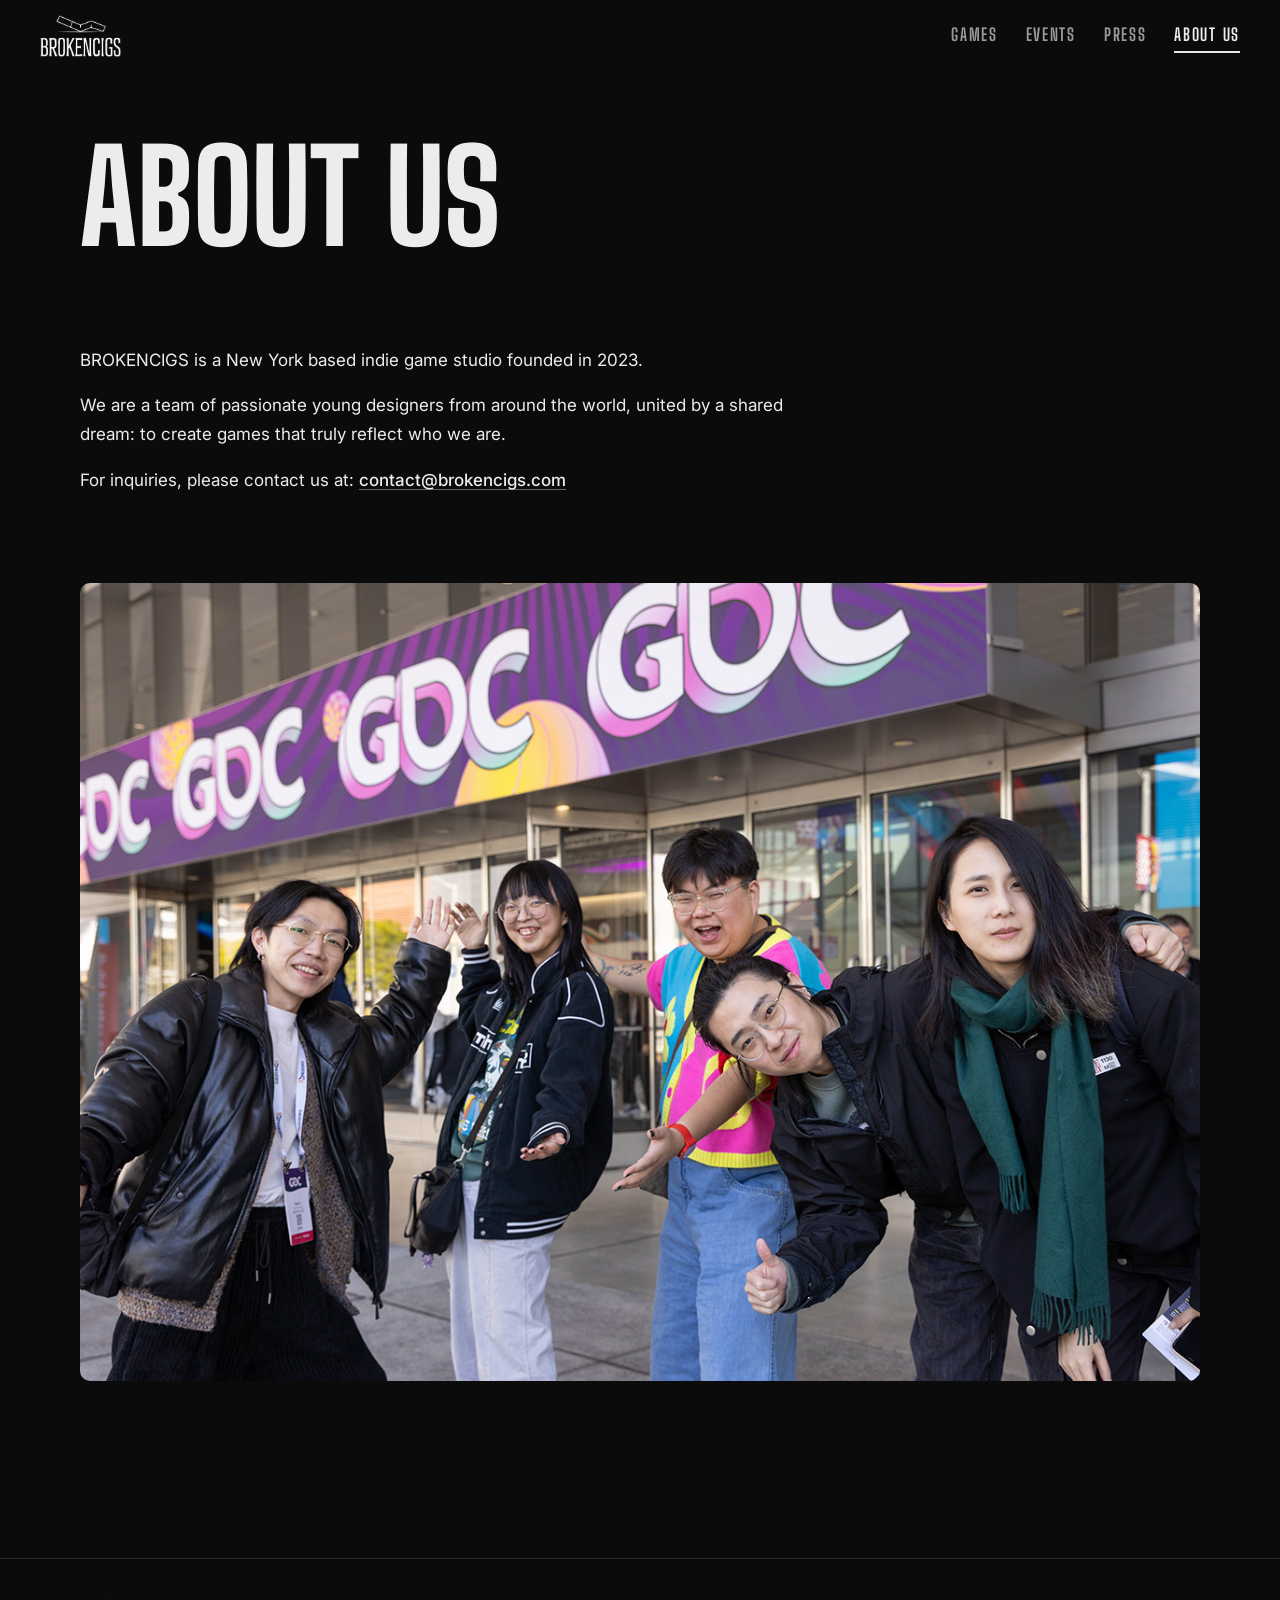
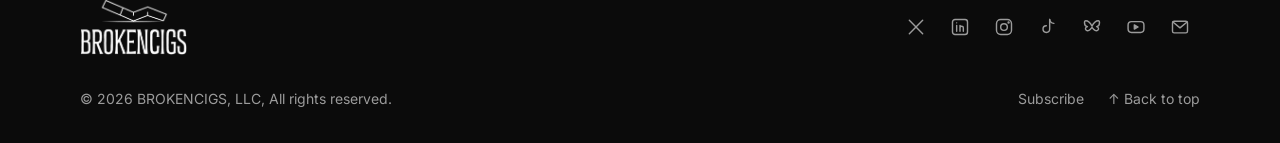
==== about-us/index.html @ 19e1feb3 "Migrate brokencigs.com from Adobe Portfolio to static site Co-Authored-By: Claude Opus 5.5 <noreply@" ====
<!doctype html>
<html lang="en">
<head>
  <meta charset="utf-8">
  <meta name="viewport" content="width=device-width, initial-scale=1">
  <title>About Us — BROKENCIGS</title>
  <meta name="description" content="BROKENCIGS is a New York based indie game studio founded in 2023.">
  <meta property="og:title" content="About Us — BROKENCIGS">
  <meta property="og:description" content="BROKENCIGS is a New York based indie game studio founded in 2023.">
  <meta property="og:image" content="https://brokencigs.com/images/brand/share.png">
  <link rel="canonical" href="https://brokencigs.com/about-us/">
  <link rel="icon" href="/images/brand/favicon-32.png">
  <link rel="apple-touch-icon" href="/images/brand/apple-touch-icon.png">
  <link rel="stylesheet" href="/assets/site.css">
  <script src="/site-config.js" defer></script>
  <script src="/assets/site.js" defer></script>
</head>
<body>
<script>
// ── ABOUT US ──────────────────────────────────────────────────
PAGE = {
  blocks: [
    { type: "page-title", text: "About Us" },
    {
      type: "text",
      body: "BROKENCIGS is a New York based indie game studio founded in 2023.\n\nWe are a team of passionate young designers from around the world, united by a shared dream: to create games that truly reflect who we are.\n\nFor inquiries, please contact us at: [contact@brokencigs.com](mailto:contact@brokencigs.com)",
    },
    { type: "image", src: "/images/about/team-at-gdc.jpg", alt: "The BROKENCIGS team outside GDC" },
  ],
};
</script>
</body>
</html>
---- assets/site.css ----
/* ================================================================
   site.css — look & feel for the whole site
   Change colours and fonts in the :root block below.
   ================================================================ */

@import url("https://fonts.googleapis.com/css2?family=Inter:wght@400;500;600&family=Big+Shoulders+Display:wght@600;700;800&display=swap");

:root {
  --bg:        #0b0b0b;   /* page background */
  --surface:   #151515;   /* cards, panels */
  --surface-2: #1d1d1d;
  --line:      #2a2a2a;   /* borders, dividers */
  --text:      #ececec;   /* main text */
  --muted:     #9b9b9b;   /* secondary text */
  --accent:    #e9e9e9;   /* buttons & highlights — pages can override with PAGE.accent */
  --accent-ink:#0b0b0b;   /* text on top of accent buttons */

  --font-display: "Big Shoulders Display", "Arial Narrow", sans-serif;
  --font-body:    "Inter", system-ui, sans-serif;

  --max:   1120px;   /* content width */
  --prose: 720px;    /* paragraph width */
  --gutter: clamp(16px, 4vw, 40px);
  --radius: 10px;
  --header-h: 72px;
}

/* ── Base ─────────────────────────────────────────────────── */
*, *::before, *::after { box-sizing: border-box; }
html { scroll-behavior: smooth; -webkit-text-size-adjust: 100%; }
body {
  margin: 0;
  background: var(--bg);
  color: var(--text);
  font: 400 17px/1.7 var(--font-body);
  -webkit-font-smoothing: antialiased;
  overflow-x: hidden;
}
img, video, iframe { display: block; max-width: 100%; }
a { color: inherit; text-decoration-color: color-mix(in srgb, currentColor 40%, transparent); text-underline-offset: 3px; }
a:hover { text-decoration-color: currentColor; }
h1, h2, h3 { font-family: var(--font-display); font-weight: 700; line-height: 1.1; letter-spacing: -0.01em; margin: 0; }
p { margin: 0 0 1em; }
p:last-child { margin-bottom: 0; }
::selection { background: var(--accent); color: var(--accent-ink); }
:focus-visible { outline: 2px solid var(--accent); outline-offset: 3px; }
.sr-only { position: absolute; width: 1px; height: 1px; overflow: hidden; clip: rect(0 0 0 0); white-space: nowrap; }

.eyebrow {
  font: 700 14px/1.4 var(--font-display);
  letter-spacing: .14em;
  text-transform: uppercase;
  color: var(--muted);
  margin: 0 0 .7em;
}

/* ── Header ───────────────────────────────────────────────── */
.site-header {
  position: fixed; inset: 0 0 auto 0; z-index: 50;
  height: var(--header-h);
  display: flex; align-items: center; justify-content: space-between; gap: 24px;
  padding: 0 var(--gutter);
  transition: background .3s, border-color .3s;
  border-bottom: 1px solid transparent;
}
body.scrolled .site-header, body.menu-open .site-header {
  background: color-mix(in srgb, var(--bg) 88%, transparent);
  backdrop-filter: blur(12px);
  border-bottom-color: var(--line);
}
.brand { display: flex; align-items: center; gap: 12px; text-decoration: none; }
.brand img { height: 42px; width: auto; }
.brand--footer img { height: 56px; }
.brand span { font: 800 24px/1 var(--font-display); letter-spacing: .06em; }

.site-nav { display: flex; align-items: center; gap: 28px; }
.site-nav__links { display: flex; gap: 28px; list-style: none; margin: 0; padding: 0; }
.site-nav__links a {
  font: 700 17px/1 var(--font-display); letter-spacing: .1em; text-transform: uppercase;
  text-decoration: none; color: var(--muted); padding: 8px 0; position: relative; transition: color .2s;
}
.site-nav__links a:hover, .site-nav__links a[aria-current] { color: var(--text); }
.site-nav__links a[aria-current]::after {
  content: ""; position: absolute; left: 0; right: 0; bottom: 0; height: 2px; background: var(--accent);
}
.site-header .socials--nav { display: none; }

.menu-btn { display: none; }

@media (max-width: 760px) {
  .menu-btn {
    display: grid; place-content: center; gap: 6px;
    width: 44px; height: 44px; margin-right: -10px;
    background: none; border: 0; cursor: pointer;
  }
  .menu-btn span { display: block; width: 22px; height: 2px; background: var(--text); transition: transform .25s; }
  body.menu-open .menu-btn span:first-child { transform: translateY(4px) rotate(45deg); }
  body.menu-open .menu-btn span:last-child  { transform: translateY(-4px) rotate(-45deg); }

  .site-nav {
    position: fixed; inset: var(--header-h) 0 0 0;
    flex-direction: column; align-items: flex-start; justify-content: space-between;
    padding: 32px var(--gutter) 48px;
    background: var(--bg);
    opacity: 0; visibility: hidden; transition: opacity .25s, visibility .25s;
  }
  body.menu-open { overflow: hidden; }
  body.menu-open .site-nav { opacity: 1; visibility: visible; }
  .site-nav__links { flex-direction: column; gap: 4px; }
  .site-nav__links a { font-size: 30px; letter-spacing: .02em; color: var(--text); display: block; padding: 10px 0; }
  .site-nav__links a[aria-current]::after { display: none; }
  .site-nav__links a[aria-current] { color: var(--accent); }
  .site-header .socials--nav { display: flex; }
}

/* ── Layout ───────────────────────────────────────────────── */
.site-main {
  padding: calc(var(--header-h) + 40px) var(--gutter) 40px;
  max-width: calc(var(--max) + var(--gutter) * 2);
  margin: 0 auto;
}
.site-main > * + * { margin-top: clamp(48px, 7vw, 88px); }
.site-main > .full:first-child { margin-top: calc(-1 * (var(--header-h) + 40px)); }

/* Full-bleed sections break out of the content column */
.full {
  width: 100vw;
  margin-left: calc(50% - 50vw);
}

.reveal { opacity: 0; transform: translateY(18px); transition: opacity .7s ease, transform .7s ease; }
.reveal.in { opacity: 1; transform: none; }

/* ── Headings & text ──────────────────────────────────────── */
.page-head { padding-top: 24px; }
.page-title { font-size: clamp(56px, 10vw, 128px); font-weight: 800; text-transform: uppercase; letter-spacing: 0; line-height: .95; }
.page-intro { max-width: var(--prose); margin-top: 20px; color: var(--muted); font-size: 19px; }

.section-heading, .block-title {
  font-size: clamp(34px, 5vw, 54px);
  text-transform: uppercase;
  margin-bottom: 28px;
}
.section-heading { display: flex; align-items: center; gap: 20px; }
.section-heading::after { content: ""; flex: 1; height: 1px; background: var(--line); }

.prose { max-width: var(--prose); }
.prose a { color: var(--text); font-weight: 500; }
.text--center { text-align: center; }
.text--center .prose, .text--center .block-title { margin-left: auto; margin-right: auto; }

.tagline { text-align: center; }
.tagline p {
  font: 700 clamp(26px, 3.8vw, 42px)/1.2 var(--font-display);
  margin: 0 auto .35em; max-width: 900px;
}
.tagline p:last-child { margin-bottom: 0; }

.divider { border: 0; height: 1px; background: linear-gradient(90deg, transparent, var(--line) 15%, var(--line) 85%, transparent); }

/* ── Buttons ──────────────────────────────────────────────── */
.buttons { display: flex; flex-wrap: wrap; gap: 12px; }
.buttons--center { justify-content: center; }
.btn {
  display: inline-flex; align-items: center; gap: 8px;
  padding: 14px 26px;
  font: 800 16px/1 var(--font-display); letter-spacing: .1em; text-transform: uppercase;
  text-decoration: none;
  background: var(--accent); color: var(--accent-ink);
  border: 1px solid var(--accent); border-radius: 999px;
  transition: transform .2s, background .2s, color .2s;
}
.btn:hover { transform: translateY(-2px); }
.btn--ghost { background: transparent; color: var(--text); border-color: var(--line); }
.btn--ghost:hover { border-color: var(--text); }

/* ── Hero blocks ──────────────────────────────────────────── */
.hero { text-align: center; }
.hero__title {
  font-size: clamp(40px, 7vw, 84px); font-weight: 800; text-transform: uppercase; margin-bottom: 32px;
}
.hero__img { display: block; max-width: 1000px; margin: 0 auto 32px; border-radius: var(--radius); overflow: hidden; }
.hero__img img { width: 100%; transition: transform .6s ease; }
a.hero__img:hover img { transform: scale(1.02); }

.game-hero { position: relative; }
.game-hero__art { position: relative; }
.game-hero__art > img:first-child {
  width: 100%; aspect-ratio: 16 / 9; max-height: 92vh; object-fit: cover;
}
.game-hero__art::after {   /* darken the top for the menu, fade the bottom into the page */
  content: ""; position: absolute; inset: 0; pointer-events: none;
  background: linear-gradient(180deg, rgba(11,11,11,.6) 0, transparent 22%, transparent 62%, var(--bg) 100%);
}
.game-hero__logo {
  position: absolute; z-index: 1; left: 50%; top: 50%; transform: translate(-50%, -50%);
  width: min(640px, 80%); filter: drop-shadow(0 6px 30px rgba(0,0,0,.6));
}
.game-hero__inner { position: relative; z-index: 1; margin-top: -40px; padding: 0 var(--gutter); text-align: center; }
.game-hero__sub { font-size: 19px; margin: 0 auto 20px; max-width: 600px; }
@media (max-width: 640px) { .game-hero__inner { margin-top: 8px; } }

/* ── Video, facts, images ─────────────────────────────────── */
.video__frame { position: relative; aspect-ratio: 16 / 9; border-radius: var(--radius); overflow: hidden; background: #000; }
.video__frame iframe { position: absolute; inset: 0; width: 100%; height: 100%; border: 0; }

.facts {
  display: grid; grid-template-columns: repeat(auto-fit, minmax(170px, 1fr));
  margin: 0; border: 1px solid var(--line); border-radius: var(--radius); overflow: hidden;
}
.fact { padding: 20px 22px; border-right: 1px solid var(--line); margin-right: -1px; }
.fact dt { font: 700 13px/1.4 var(--font-display); letter-spacing: .16em; text-transform: uppercase; color: var(--muted); margin-bottom: 6px; }
.fact dd { margin: 0; font: 700 21px/1.3 var(--font-display); }
.fact dd a { color: var(--accent); }
@media (max-width: 560px) {
  .facts { grid-template-columns: 1fr 1fr; }
  .fact { border-bottom: 1px solid var(--line); margin-bottom: -1px; }
}

.image { margin-left: auto; margin-right: auto; }
.image--narrow { max-width: var(--prose); }
.image--wide   { max-width: var(--max); }
.image .media { width: 100%; border-radius: var(--radius); }
.image figcaption { color: var(--muted); font-size: 14px; margin-top: 12px; text-align: center; }

img[data-lightbox] { cursor: zoom-in; }

/* ── Features ─────────────────────────────────────────────── */
.feature__text {
  max-width: 760px; margin: 0 auto 24px; text-align: center;
  font: 500 clamp(17px, 2vw, 20px)/1.6 var(--font-body);
}
.feature__text::before { content: "✢"; display: block; color: var(--accent); font-size: 22px; margin-bottom: 8px; }
.feature__media { display: grid; gap: 16px; }
.feature__media.cols-2 { grid-template-columns: 1fr 1fr; }
.feature__media.cols-3 { grid-template-columns: repeat(3, 1fr); }
.feature__media .media { width: 100%; height: 100%; object-fit: cover; border-radius: var(--radius); background: var(--surface); }
.feature__media.cols-1 { max-width: 960px; margin: 0 auto; }
@media (max-width: 640px) { .feature__media.cols-2, .feature__media.cols-3 { grid-template-columns: 1fr; } }

/* ── Lists ────────────────────────────────────────────────── */
.list .prose + .bullets, .bullets + .prose { margin-top: 24px; }
.bullets { list-style: none; padding: 0; margin: 0; max-width: var(--prose); display: grid; gap: 12px; }
.bullets li {
  padding: 16px 20px 16px 48px; position: relative;
  background: var(--surface); border-radius: var(--radius);
}
.bullets li::before { content: "✢"; position: absolute; left: 20px; top: 16px; color: var(--accent); }
.bullets strong { font-family: var(--font-display); }
.list > .buttons, .text + .buttons { margin-top: 28px; }

/* ── Characters ───────────────────────────────────────────── */
.character {
  display: grid; grid-template-columns: minmax(0, 5fr) minmax(0, 6fr); gap: clamp(24px, 5vw, 64px);
  align-items: center;
}
.character + .character { margin-top: clamp(48px, 7vw, 80px); }
.character--flip .character__img { order: 2; }
.character__img .media { width: 100%; border-radius: var(--radius); max-height: 640px; object-fit: contain; }
.character h3 { font-size: clamp(34px, 5vw, 52px); text-transform: uppercase; margin-bottom: 6px; }
.character .eyebrow { color: var(--accent); margin-bottom: 18px; }
@media (max-width: 720px) {
  .character { grid-template-columns: 1fr; }
  .character--flip .character__img { order: 0; }
}

/* ── Gallery ──────────────────────────────────────────────── */
.gallery__grid { display: grid; grid-template-columns: repeat(auto-fill, minmax(260px, 1fr)); gap: 12px; }
.gallery__grid .media { width: 100%; aspect-ratio: 16 / 9; object-fit: cover; border-radius: 6px; transition: opacity .2s; }
.gallery__grid .media:hover { opacity: .8; }

/* ── Events ───────────────────────────────────────────────── */
.event { padding-top: clamp(40px, 6vw, 64px); border-top: 1px solid var(--line); }
.page-head + .event { border-top: 0; padding-top: 0; }
.event__title { font-size: clamp(34px, 5.2vw, 58px); text-transform: uppercase; margin-bottom: 28px; }
.event__main { display: grid; grid-template-columns: minmax(0, 1fr) minmax(0, 1fr); gap: clamp(24px, 4vw, 56px); align-items: start; }
.event__main--solo { grid-template-columns: 1fr; }
.event__main .prose { color: #d6d6d6; }
.event__lead { display: block; border-radius: var(--radius); overflow: hidden; background: var(--surface); }
.event__lead .media { width: 100%; }
.event__photos { display: grid; gap: 12px; margin-top: 24px; }
.event__photos.cols-2 { grid-template-columns: repeat(2, 1fr); }
.event__photos.cols-3 { grid-template-columns: repeat(3, 1fr); }
.event__photos .media { width: 100%; aspect-ratio: 4 / 3; object-fit: cover; border-radius: 6px; }
@media (max-width: 760px) {
  .event__main { grid-template-columns: 1fr; }
  .event__photos.cols-3 { grid-template-columns: 1fr 1fr; }
  .event__photos.cols-3 .media:first-child { grid-column: 1 / -1; }
}

/* ── Cards ────────────────────────────────────────────────── */
.cards { display: grid; grid-template-columns: repeat(auto-fill, minmax(min(100%, 420px), 1fr)); gap: 24px; }
.card { display: block; text-decoration: none; position: relative; border-radius: var(--radius); overflow: hidden; background: var(--surface); }
.card__img { aspect-ratio: 16 / 9; overflow: hidden; }
.card__img img { width: 100%; height: 100%; object-fit: cover; transition: transform .6s ease; }
.card:hover .card__img img { transform: scale(1.05); }
.card__body { padding: 18px 22px 20px; display: flex; align-items: baseline; justify-content: space-between; gap: 16px; flex-wrap: wrap; }
.card__title { font-size: 32px; text-transform: uppercase; }
.card__meta { margin: 0; color: var(--muted); font-size: 14px; }

/* Event year cards: big year over the photo */
.card--big-title .card__img::after { content: ""; position: absolute; inset: 0; background: rgba(0,0,0,.45); transition: background .3s; }
.card--big-title:hover .card__img::after { background: rgba(0,0,0,.25); }
.card--big-title .card__body { position: absolute; inset: 0; display: grid; place-items: center; padding: 0; z-index: 1; }
.card--big-title .card__title { font-size: clamp(72px, 12vw, 140px); font-weight: 800; text-shadow: 0 4px 30px rgba(0,0,0,.5); }
.card--big-title .card__meta { display: none; }

/* ── Link lists (press) ───────────────────────────────────── */
.links ul { list-style: none; margin: 0; padding: 0; border-top: 1px solid var(--line); }
.links li a {
  display: grid; grid-template-columns: 1fr auto; gap: 4px 24px; align-items: center;
  padding: 22px 4px; border-bottom: 1px solid var(--line); text-decoration: none;
  transition: background .2s, padding .2s;
}
.links li a:hover { background: var(--surface); padding-left: 16px; padding-right: 16px; }
.links__title { font: 700 clamp(21px, 2.6vw, 26px)/1.3 var(--font-display); }
.links__meta { grid-column: 1; color: var(--muted); font-size: 14px; }
.links__arrow { grid-row: 1 / span 2; grid-column: 2; font-size: 22px; color: var(--muted); transition: color .2s, transform .2s; }
.links li a:hover .links__arrow { color: var(--accent); transform: translate(2px, -2px); }

/* ── Footer ───────────────────────────────────────────────── */
.site-footer {
  margin-top: clamp(64px, 10vw, 120px);
  border-top: 1px solid var(--line);
  padding: 40px var(--gutter) 32px;
}
.site-footer__top, .site-footer__bottom {
  max-width: var(--max); margin: 0 auto;
  display: flex; justify-content: space-between; align-items: center; gap: 20px; flex-wrap: wrap;
}
.site-footer__bottom { margin-top: 32px; color: var(--muted); font-size: 14px; }
.site-footer__links { display: flex; gap: 24px; }
.site-footer__links a { text-decoration: none; }
.site-footer__links a:hover { color: var(--text); }

.socials { display: flex; flex-wrap: wrap; gap: 4px; list-style: none; margin: 0; padding: 0; }
.socials a {
  display: grid; place-items: center; width: 40px; height: 40px; border-radius: 50%;
  color: var(--muted); text-decoration: none; transition: color .2s, background .2s;
}
.socials a:hover { color: var(--text); background: var(--surface-2); }
.socials svg { width: 20px; height: 20px; fill: none; stroke: currentColor; stroke-width: 1.7; stroke-linecap: round; stroke-linejoin: round; }

/* ── Lightbox ─────────────────────────────────────────────── */
.lightbox {
  position: fixed; inset: 0; z-index: 100;
  display: grid; place-items: center; padding: 56px;
  background: rgba(0,0,0,.94);
  opacity: 0; visibility: hidden; transition: opacity .25s, visibility .25s;
}
.lightbox.open { opacity: 1; visibility: visible; }
.lightbox img { max-width: 100%; max-height: calc(100vh - 112px); object-fit: contain; border-radius: 4px; }
.lightbox button {
  position: absolute; background: none; border: 0; color: #fff; cursor: pointer;
  font: 300 48px/1 var(--font-body); width: 56px; height: 56px; opacity: .7;
}
.lightbox button:hover { opacity: 1; }
.lightbox__close { top: 8px; right: 8px; }
.lightbox__prev  { left: 4px; top: 50%; transform: translateY(-50%); }
.lightbox__next  { right: 4px; top: 50%; transform: translateY(-50%); }
.lightbox--single .lightbox__prev, .lightbox--single .lightbox__next { display: none; }
@media (max-width: 600px) { .lightbox { padding: 56px 8px; } }

.block-error { color: #ff6b6b; border: 1px dashed #ff6b6b; padding: 12px; border-radius: 6px; }

@media (prefers-reduced-motion: reduce) {
  *, *::before, *::after { transition: none !important; animation: none !important; scroll-behavior: auto !important; }
}
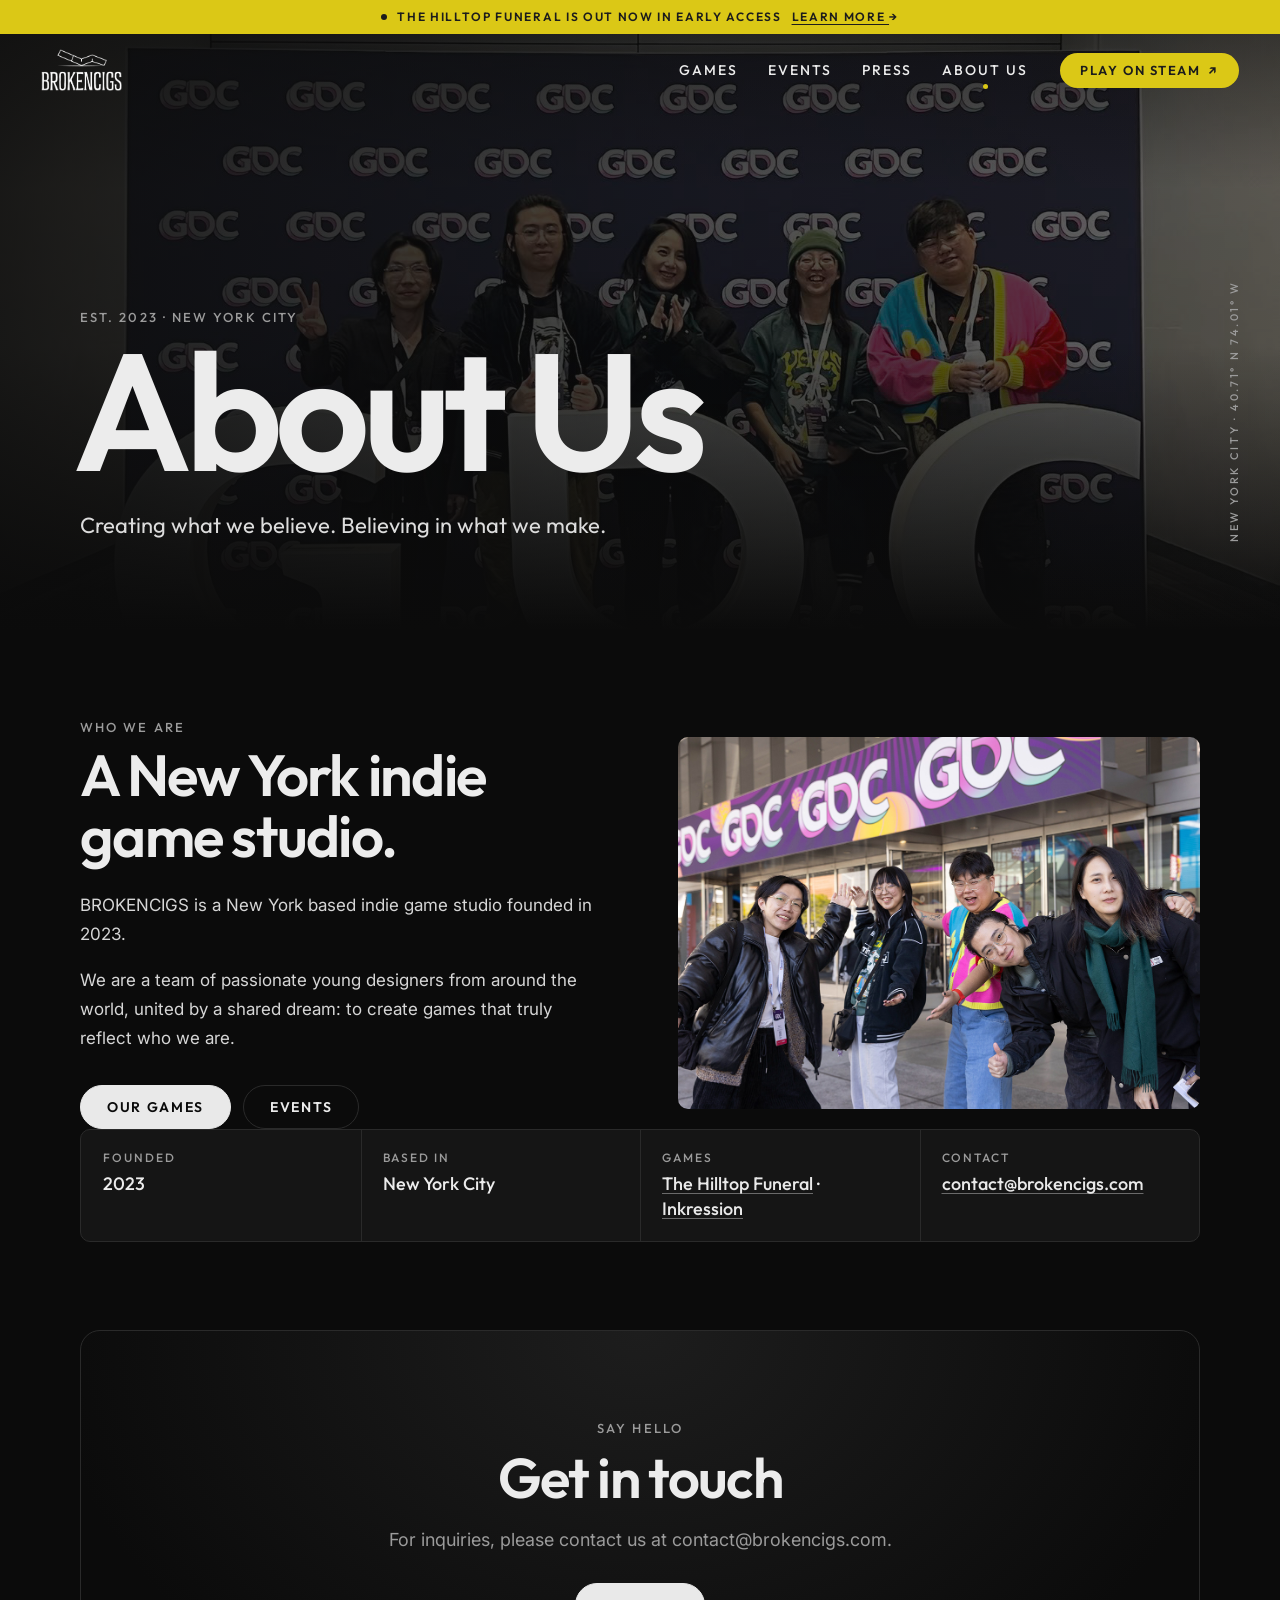
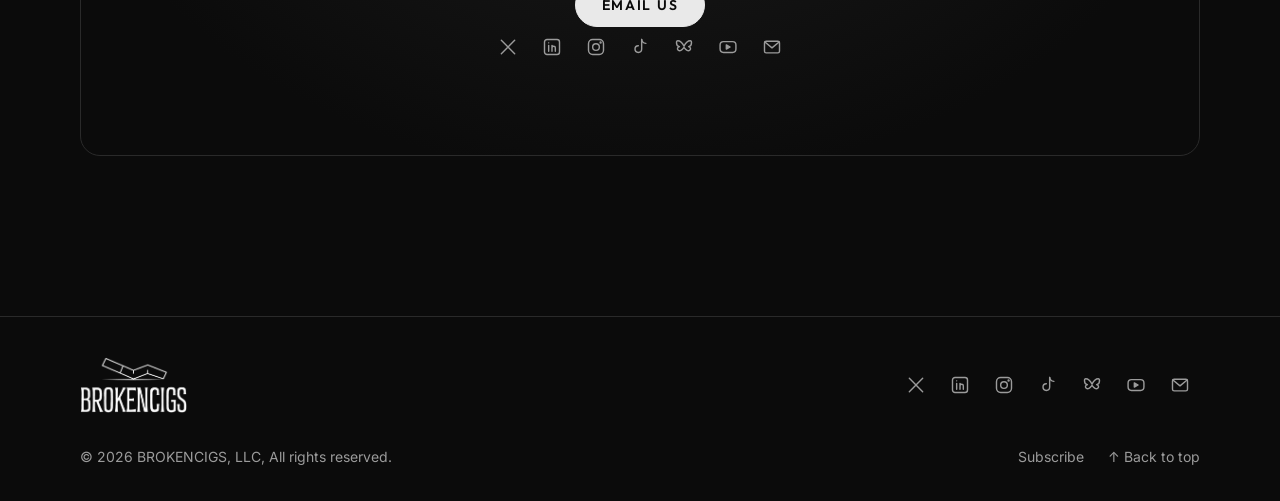
==== commit 7b2196ba: "Redesign Games, Events, About and Press pages with cinematic headers Co-Authored-By: Claude Opus 5.5" ====
--- a/about-us/index.html
+++ b/about-us/index.html
@@ -7,7 +7,7 @@
   <meta name="description" content="BROKENCIGS is a New York based indie game studio founded in 2023.">
   <meta property="og:title" content="About Us — BROKENCIGS">
   <meta property="og:description" content="BROKENCIGS is a New York based indie game studio founded in 2023.">
-  <meta property="og:image" content="https://brokencigs.com/images/brand/share.png">
+  <meta property="og:image" content="https://brokencigs.com/images/about/team-at-gdc.jpg">
   <link rel="canonical" href="https://brokencigs.com/about-us/">
   <link rel="icon" href="/images/brand/favicon-32.png">
   <link rel="apple-touch-icon" href="/images/brand/apple-touch-icon.png">
@@ -20,12 +20,46 @@
 // ── ABOUT US ──────────────────────────────────────────────────
 PAGE = {
   blocks: [
-    { type: "page-title", text: "About Us" },
     {
-      type: "text",
-      body: "BROKENCIGS is a New York based indie game studio founded in 2023.\n\nWe are a team of passionate young designers from around the world, united by a shared dream: to create games that truly reflect who we are.\n\nFor inquiries, please contact us at: [contact@brokencigs.com](mailto:contact@brokencigs.com)",
+      type:       "page-hero",
+      eyebrow:    "Est. 2023 · New York City",
+      title:      "About Us",
+      intro:      "Creating what we believe. Believing in what we make.",
+      background: "/images/events-2025/gdc-1.jpg",
+      position:   "center 45%",
+      aside:      "New York City · 40.71° N 74.01° W",
     },
-    { type: "image", src: "/images/about/team-at-gdc.jpg", alt: "The BROKENCIGS team outside GDC" },
+
+    {
+      type:    "split",
+      eyebrow: "Who we are",
+      title:   "A New York indie game studio.",
+      body:    "BROKENCIGS is a New York based indie game studio founded in 2023.\n\nWe are a team of passionate young designers from around the world, united by a shared dream: to create games that truly reflect who we are.",
+      image:   { src: "/images/about/team-at-gdc.jpg", alt: "The BROKENCIGS team outside GDC" },
+      buttons: [
+        { label: "Our games", url: "/games/" },
+        { label: "Events",    url: "/events/", style: "ghost" },
+      ],
+    },
+
+    {
+      type: "facts",
+      items: [
+        ["Founded",  "2023"],
+        ["Based in", "New York City"],
+        ["Games",    "[The Hilltop Funeral](/the-hilltop-funeral/) · [Inkression](/inkression/)"],
+        ["Contact",  "[contact@brokencigs.com](mailto:contact@brokencigs.com)"],
+      ],
+    },
+
+    {
+      type:    "cta",
+      eyebrow: "Say hello",
+      title:   "Get in touch",
+      text:    "For inquiries, please contact us at contact@brokencigs.com.",
+      buttons: [{ label: "Email us", url: "mailto:contact@brokencigs.com" }],
+      socials: true,
+    },
   ],
 };
 </script>
--- a/assets/site.css
+++ b/assets/site.css
@@ -3,7 +3,7 @@
    Change colours and fonts in the :root block below.
    ================================================================ */
 
-@import url("https://fonts.googleapis.com/css2?family=Inter:wght@400;500;600&family=Big+Shoulders+Display:wght@600;700;800&display=swap");
+@import url("https://fonts.googleapis.com/css2?family=Inter:wght@400;500;600&family=Outfit:wght@400;500;600;700&display=swap");
 
 :root {
   --bg:        #0b0b0b;   /* page background */
@@ -14,8 +14,12 @@
   --muted:     #9b9b9b;   /* secondary text */
   --accent:    #e9e9e9;   /* buttons & highlights — pages can override with PAGE.accent */
   --accent-ink:#0b0b0b;   /* text on top of accent buttons */
-
-  --font-display: "Big Shoulders Display", "Arial Narrow", sans-serif;
+  --btn-bg:  var(--accent);       /* button fill — pages can override with PAGE.button */
+  --btn-ink: var(--accent-ink);   /* button text — PAGE.buttonInk */
+  --btn-hover-bg: rgba(43, 43, 43, .8);   /* buttons invert on hover: dark fill, coloured text */
+  --heading: var(--text);         /* section heading colour — PAGE.headingColor */
+
+  --font-display: "Outfit", system-ui, sans-serif;
   --font-body:    "Inter", system-ui, sans-serif;
 
   --max:   1120px;   /* content width */
@@ -39,7 +43,7 @@
 img, video, iframe { display: block; max-width: 100%; }
 a { color: inherit; text-decoration-color: color-mix(in srgb, currentColor 40%, transparent); text-underline-offset: 3px; }
 a:hover { text-decoration-color: currentColor; }
-h1, h2, h3 { font-family: var(--font-display); font-weight: 700; line-height: 1.1; letter-spacing: -0.01em; margin: 0; }
+h1, h2, h3 { font-family: var(--font-display); font-weight: 600; line-height: 1.15; letter-spacing: -0.015em; margin: 0; }
 p { margin: 0 0 1em; }
 p:last-child { margin-bottom: 0; }
 ::selection { background: var(--accent); color: var(--accent-ink); }
@@ -47,80 +51,190 @@
 .sr-only { position: absolute; width: 1px; height: 1px; overflow: hidden; clip: rect(0 0 0 0); white-space: nowrap; }
 
 .eyebrow {
-  font: 700 14px/1.4 var(--font-display);
-  letter-spacing: .14em;
+  font: 500 13px/1.4 var(--font-display);
+  letter-spacing: .16em;
   text-transform: uppercase;
   color: var(--muted);
   margin: 0 0 .7em;
 }
 
 /* ── Header ───────────────────────────────────────────────── */
+:root {
+  --nav-accent: var(--accent);      /* set from SITE.navButton.color */
+  --nav-accent-ink: #111;
+  --announce-h: 0px;
+  --ease-out: cubic-bezier(.2, .8, .2, 1);
+}
+body.has-announce { --announce-h: 34px; }
+
 .site-header {
   position: fixed; inset: 0 0 auto 0; z-index: 50;
-  height: var(--header-h);
+  transition: transform .5s var(--ease-out);
+}
+body.scrolled .site-header { transform: translateY(calc(-1 * var(--announce-h))); }
+body.nav-hidden .site-header { transform: translateY(-110%); }
+body.menu-open .site-header { transform: none; }
+
+/* Announcement strip */
+.announce {
+  display: flex; align-items: center; justify-content: center; gap: 10px;
+  height: var(--announce-h); padding: 0 16px;
+  background: var(--nav-accent); color: var(--nav-accent-ink);
+  font: 600 12px/1 var(--font-display); letter-spacing: .14em; text-transform: uppercase;
+  text-decoration: none; white-space: nowrap; overflow: hidden;
+}
+.announce__dot { width: 6px; height: 6px; border-radius: 50%; background: currentColor; flex: none; animation: blink 1.6s steps(2, start) infinite; }
+@keyframes blink { to { visibility: hidden; } }
+.announce__link { text-decoration: underline; text-underline-offset: 3px; }
+.announce__arrow { display: inline-block; transition: transform .25s var(--ease-out); }
+.announce:hover .announce__arrow { transform: translateX(4px); }
+@media (max-width: 560px) { .announce__link { display: none; } .announce { font-size: 11px; letter-spacing: .1em; } }
+
+/* The bar itself — full width at the top, floating pill once you scroll */
+.site-header__bar {
+  position: relative;
+  width: 100%; height: var(--header-h); margin: 0 auto;
   display: flex; align-items: center; justify-content: space-between; gap: 24px;
   padding: 0 var(--gutter);
-  transition: background .3s, border-color .3s;
-  border-bottom: 1px solid transparent;
-}
-body.scrolled .site-header, body.menu-open .site-header {
-  background: color-mix(in srgb, var(--bg) 88%, transparent);
-  backdrop-filter: blur(12px);
-  border-bottom-color: var(--line);
-}
-.brand { display: flex; align-items: center; gap: 12px; text-decoration: none; }
-.brand img { height: 42px; width: auto; }
+  border: 1px solid transparent; border-radius: 0;
+  transition: width .5s var(--ease-out), height .5s var(--ease-out), margin .5s var(--ease-out),
+              padding .5s var(--ease-out), border-radius .5s var(--ease-out),
+              background .4s, border-color .4s, box-shadow .4s;
+}
+body.scrolled .site-header__bar {
+  width: min(1160px, calc(100% - 24px)); height: 60px; margin-top: 12px;
+  padding: 0 10px 0 22px; border-radius: 999px;
+  background: color-mix(in srgb, var(--bg) 70%, transparent);
+  -webkit-backdrop-filter: blur(16px) saturate(140%);
+          backdrop-filter: blur(16px) saturate(140%);
+  border-color: rgba(255, 255, 255, .09);
+  box-shadow: 0 12px 40px rgba(0, 0, 0, .45);
+}
+
+/* Reading progress line along the bottom of the pill */
+.site-header__progress {
+  position: absolute; left: 28px; right: 28px; bottom: -1px; height: 2px; border-radius: 2px;
+  background: var(--nav-accent); transform-origin: left; transform: scaleX(0);
+  opacity: 0; transition: opacity .3s; pointer-events: none;
+}
+body.scrolled .site-header__progress { opacity: .9; }
+
+.brand { display: flex; align-items: center; gap: 12px; text-decoration: none; flex: none; }
+.brand img { height: 42px; width: auto; transition: height .5s var(--ease-out), transform .4s var(--ease-out); }
+body.scrolled .site-header .brand img { height: 34px; }
+.brand:hover img { transform: rotate(-6deg) scale(1.05); }
 .brand--footer img { height: 56px; }
-.brand span { font: 800 24px/1 var(--font-display); letter-spacing: .06em; }
-
-.site-nav { display: flex; align-items: center; gap: 28px; }
-.site-nav__links { display: flex; gap: 28px; list-style: none; margin: 0; padding: 0; }
+.brand span { font: 600 20px/1 var(--font-display); letter-spacing: .06em; }
+
+/* Desktop links with a roll-up hover */
+.site-nav { display: flex; align-items: center; gap: 32px; }
+.site-nav__links { display: flex; gap: 30px; list-style: none; margin: 0; padding: 0; }
+.site-nav__links li { position: relative; }
 .site-nav__links a {
-  font: 700 17px/1 var(--font-display); letter-spacing: .1em; text-transform: uppercase;
-  text-decoration: none; color: var(--muted); padding: 8px 0; position: relative; transition: color .2s;
-}
-.site-nav__links a:hover, .site-nav__links a[aria-current] { color: var(--text); }
-.site-nav__links a[aria-current]::after {
-  content: ""; position: absolute; left: 0; right: 0; bottom: 0; height: 2px; background: var(--accent);
-}
-.site-header .socials--nav { display: none; }
-
-.menu-btn { display: none; }
-
-@media (max-width: 760px) {
-  .menu-btn {
-    display: grid; place-content: center; gap: 6px;
-    width: 44px; height: 44px; margin-right: -10px;
-    background: none; border: 0; cursor: pointer;
-  }
-  .menu-btn span { display: block; width: 22px; height: 2px; background: var(--text); transition: transform .25s; }
-  body.menu-open .menu-btn span:first-child { transform: translateY(4px) rotate(45deg); }
-  body.menu-open .menu-btn span:last-child  { transform: translateY(-4px) rotate(-45deg); }
-
-  .site-nav {
-    position: fixed; inset: var(--header-h) 0 0 0;
-    flex-direction: column; align-items: flex-start; justify-content: space-between;
-    padding: 32px var(--gutter) 48px;
-    background: var(--bg);
-    opacity: 0; visibility: hidden; transition: opacity .25s, visibility .25s;
-  }
-  body.menu-open { overflow: hidden; }
-  body.menu-open .site-nav { opacity: 1; visibility: visible; }
-  .site-nav__links { flex-direction: column; gap: 4px; }
-  .site-nav__links a { font-size: 30px; letter-spacing: .02em; color: var(--text); display: block; padding: 10px 0; }
-  .site-nav__links a[aria-current]::after { display: none; }
-  .site-nav__links a[aria-current] { color: var(--accent); }
-  .site-header .socials--nav { display: flex; }
-}
+  display: block; overflow: hidden; text-decoration: none;
+  font: 500 14px/1.3 var(--font-display); letter-spacing: .14em; text-transform: uppercase;
+  color: var(--text);
+}
+.roll { display: block; position: relative; transition: transform .4s var(--ease-out); }
+.roll::after {
+  content: attr(data-text); position: absolute; left: 0; top: 100%;
+  color: var(--nav-accent);
+}
+.site-nav__links a:hover .roll, .site-nav__links a:focus-visible .roll { transform: translateY(-100%); }
+.site-nav__links li.is-active::after {
+  content: ""; position: absolute; left: 50%; bottom: -10px;
+  width: 5px; height: 5px; margin-left: -2.5px; border-radius: 50%;
+  background: var(--nav-accent);
+}
+
+/* Highlight button */
+.nav-cta {
+  display: inline-flex; align-items: center; gap: 8px; flex: none;
+  padding: 11px 20px; border-radius: 999px;
+  background: var(--nav-accent); color: var(--nav-accent-ink);
+  font: 600 13px/1 var(--font-display); letter-spacing: .12em; text-transform: uppercase;
+  text-decoration: none;
+  transition: transform .25s var(--ease-out), box-shadow .25s;
+}
+.nav-cta span { transition: transform .25s var(--ease-out); }
+.nav-cta:hover { transform: translateY(-1px); box-shadow: 0 0 0 4px color-mix(in srgb, var(--nav-accent) 25%, transparent), 0 8px 24px color-mix(in srgb, var(--nav-accent) 30%, transparent); }
+.nav-cta:hover span { transform: translate(2px, -2px); }
+.nav-cta--big { padding: 18px 30px; font-size: 15px; }
+
+/* Menu button (phones / small tablets) */
+.menu-btn {
+  display: none; place-content: center; gap: 6px;
+  width: 44px; height: 44px; margin-right: -8px;
+  background: none; border: 0; border-radius: 50%; cursor: pointer;
+}
+.menu-btn span { display: block; width: 22px; height: 2px; border-radius: 2px; background: var(--text); transition: transform .35s var(--ease-out); }
+body.menu-open .menu-btn span:first-child { transform: translateY(4px) rotate(45deg); }
+body.menu-open .menu-btn span:last-child  { transform: translateY(-4px) rotate(-45deg); }
+
+/* Full-screen phone menu — opens with a circular wipe from the menu button */
+.mobile-menu {
+  position: fixed; inset: 0; z-index: 49;
+  display: flex; flex-direction: column; justify-content: space-between; gap: 32px;
+  padding: calc(var(--header-h) + var(--announce-h) + 32px) var(--gutter) 40px;
+  background:
+    radial-gradient(ellipse at 100% 0%, color-mix(in srgb, var(--nav-accent) 12%, transparent), transparent 55%),
+    var(--bg);
+  overflow-y: auto;
+  clip-path: circle(0px at calc(100% - 38px) calc(var(--announce-h) + 36px));
+  visibility: hidden;
+  transition: clip-path .65s cubic-bezier(.7, 0, .2, 1), visibility 0s .65s;
+}
+body.menu-open .mobile-menu {
+  clip-path: circle(150vmax at calc(100% - 38px) calc(var(--announce-h) + 36px));
+  visibility: visible;
+  transition: clip-path .65s cubic-bezier(.7, 0, .2, 1), visibility 0s;
+}
+body.menu-open { overflow: hidden; }
+.mobile-menu__links { list-style: none; margin: 0; padding: 0; }
+.mobile-menu__links li {
+  opacity: 0; transform: translateY(28px);
+  transition: opacity .4s, transform .6s var(--ease-out);
+}
+body.menu-open .mobile-menu__links li { opacity: 1; transform: none; transition-delay: calc(.18s + var(--i) * .07s); }
+.mobile-menu__links a {
+  display: flex; align-items: baseline; gap: 16px;
+  padding: 14px 0; border-bottom: 1px solid var(--line);
+  font: 600 clamp(38px, 11vw, 64px)/1.05 var(--font-display); letter-spacing: -.03em;
+  text-decoration: none;
+}
+.mobile-menu__links small { font: 500 13px/1 var(--font-display); letter-spacing: .12em; color: var(--nav-accent); }
+.mobile-menu__links a[aria-current] { color: var(--nav-accent); }
+.mobile-menu__foot {
+  display: flex; flex-direction: column; align-items: flex-start; gap: 20px;
+  opacity: 0; transition: opacity .4s;
+}
+body.menu-open .mobile-menu__foot { opacity: 1; transition-delay: .5s; }
+.socials--menu { margin-left: -10px; }
+
+@media (max-width: 860px) {
+  .site-nav { display: none; }
+  .menu-btn { display: grid; }
+}
+@media (min-width: 861px) { .mobile-menu { display: none; } }
 
 /* ── Layout ───────────────────────────────────────────────── */
+/* Page background art (PAGE.background) — sits behind everything, fades out at the bottom */
+.page-bg {
+  position: absolute; top: 0; left: 0; right: 0; z-index: -1;
+  background-repeat: no-repeat;
+  -webkit-mask-image: linear-gradient(180deg, #000 55%, transparent 100%);
+          mask-image: linear-gradient(180deg, #000 55%, transparent 100%);
+  pointer-events: none;
+  opacity: .45;           /* PAGE.background.opacity overrides this */
+}
+
 .site-main {
-  padding: calc(var(--header-h) + 40px) var(--gutter) 40px;
+  padding: calc(var(--header-h) + var(--announce-h) + 40px) var(--gutter) 40px;
   max-width: calc(var(--max) + var(--gutter) * 2);
   margin: 0 auto;
 }
 .site-main > * + * { margin-top: clamp(48px, 7vw, 88px); }
-.site-main > .full:first-child { margin-top: calc(-1 * (var(--header-h) + 40px)); }
+.site-main > .full:first-child { margin-top: calc(-1 * (var(--header-h) + var(--announce-h) + 40px)); }
 
 /* Full-bleed sections break out of the content column */
 .full {
@@ -133,25 +247,27 @@
 
 /* ── Headings & text ──────────────────────────────────────── */
 .page-head { padding-top: 24px; }
-.page-title { font-size: clamp(56px, 10vw, 128px); font-weight: 800; text-transform: uppercase; letter-spacing: 0; line-height: .95; }
+.page-title { font-size: clamp(44px, 7vw, 84px); font-weight: 600; letter-spacing: -0.025em; line-height: 1.05; }
 .page-intro { max-width: var(--prose); margin-top: 20px; color: var(--muted); font-size: 19px; }
 
 .section-heading, .block-title {
-  font-size: clamp(34px, 5vw, 54px);
-  text-transform: uppercase;
+  font-size: clamp(28px, 3.6vw, 40px);
   margin-bottom: 28px;
 }
-.section-heading { display: flex; align-items: center; gap: 20px; }
-.section-heading::after { content: ""; flex: 1; height: 1px; background: var(--line); }
-
-.prose { max-width: var(--prose); }
+.section-heading, .block-title { text-align: center; color: var(--heading); }
+.character h3 { color: var(--heading); }
+.tagline strong { color: var(--accent); font-weight: inherit; }
+.section-heading { display: flex; align-items: center; gap: 24px; }
+.section-heading::before, .section-heading::after { content: ""; flex: 1; height: 1px; background: var(--line); }
+
+.prose { max-width: var(--prose); margin-left: auto; margin-right: auto; }
 .prose a { color: var(--text); font-weight: 500; }
 .text--center { text-align: center; }
 .text--center .prose, .text--center .block-title { margin-left: auto; margin-right: auto; }
 
 .tagline { text-align: center; }
 .tagline p {
-  font: 700 clamp(26px, 3.8vw, 42px)/1.2 var(--font-display);
+  font: 500 clamp(22px, 3vw, 32px)/1.35 var(--font-display);
   margin: 0 auto .35em; max-width: 900px;
 }
 .tagline p:last-child { margin-bottom: 0; }
@@ -164,53 +280,225 @@
 .btn {
   display: inline-flex; align-items: center; gap: 8px;
   padding: 14px 26px;
-  font: 800 16px/1 var(--font-display); letter-spacing: .1em; text-transform: uppercase;
+  font: 600 14px/1 var(--font-display); letter-spacing: .12em; text-transform: uppercase;
   text-decoration: none;
-  background: var(--accent); color: var(--accent-ink);
-  border: 1px solid var(--accent); border-radius: 999px;
+  background: var(--btn-bg); color: var(--btn-ink);
+  border: 1px solid var(--btn-bg); border-radius: 999px;
   transition: transform .2s, background .2s, color .2s;
 }
-.btn:hover { transform: translateY(-2px); }
+.btn:hover { transform: translateY(-2px); background: var(--btn-hover-bg); color: var(--btn-bg); }
 .btn--ghost { background: transparent; color: var(--text); border-color: var(--line); }
 .btn--ghost:hover { border-color: var(--text); }
 
 /* ── Hero blocks ──────────────────────────────────────────── */
 .hero { text-align: center; }
 .hero__title {
-  font-size: clamp(40px, 7vw, 84px); font-weight: 800; text-transform: uppercase; margin-bottom: 32px;
+  font-size: clamp(32px, 5vw, 60px); font-weight: 600; margin-bottom: 32px;
 }
 .hero__img { display: block; max-width: 1000px; margin: 0 auto 32px; border-radius: var(--radius); overflow: hidden; }
 .hero__img img { width: 100%; transition: transform .6s ease; }
 a.hero__img:hover img { transform: scale(1.02); }
 
-.game-hero { position: relative; }
-.game-hero__art { position: relative; }
-.game-hero__art > img:first-child {
-  width: 100%; aspect-ratio: 16 / 9; max-height: 92vh; object-fit: cover;
-}
-.game-hero__art::after {   /* darken the top for the menu, fade the bottom into the page */
-  content: ""; position: absolute; inset: 0; pointer-events: none;
-  background: linear-gradient(180deg, rgba(11,11,11,.6) 0, transparent 22%, transparent 62%, var(--bg) 100%);
-}
-.game-hero__logo {
-  position: absolute; z-index: 1; left: 50%; top: 50%; transform: translate(-50%, -50%);
-  width: min(640px, 80%); filter: drop-shadow(0 6px 30px rgba(0,0,0,.6));
-}
-.game-hero__inner { position: relative; z-index: 1; margin-top: -40px; padding: 0 var(--gutter); text-align: center; }
+.game-hero { position: relative; text-align: center; }
+.game-hero__title-logo { display: block; width: min(1000px, 96%); margin: 0 auto 36px; transition: transform .4s ease; }
+a.game-hero__title-logo:hover { transform: scale(1.02); }
+.game-hero__title-logo img { width: 100%; }
 .game-hero__sub { font-size: 19px; margin: 0 auto 20px; max-width: 600px; }
-@media (max-width: 640px) { .game-hero__inner { margin-top: 8px; } }
+.game-hero .btn { padding: 22px 48px; font-size: 18px; }
+@media (max-width: 560px) { .game-hero .btn { padding: 18px 34px; font-size: 16px; } }
+.site-main > .game-hero + * { margin-top: clamp(72px, 10vw, 128px); }   /* space below the logo & button */
+
+/* ── Section page header ──────────────────────────────────── */
+.page-hero {
+  position: relative; isolation: isolate; overflow: hidden;
+  min-height: clamp(440px, 70vh, 760px);
+  display: flex; align-items: flex-end;
+  padding: calc(var(--header-h) + var(--announce-h) + 64px) var(--gutter) clamp(48px, 7vw, 88px);
+}
+.page-hero__bg {
+  position: absolute; inset: 0; z-index: -2;
+  background: center / cover no-repeat;
+  opacity: .42;
+  animation: promo-drift 40s ease-in-out infinite alternate;
+}
+.page-hero::after {
+  content: ""; position: absolute; inset: 0; z-index: -1;
+  background:
+    linear-gradient(90deg, rgba(11,11,11,.85) 0%, rgba(11,11,11,.35) 55%, rgba(11,11,11,.1) 100%),
+    linear-gradient(180deg, rgba(11,11,11,.6) 0, transparent 30%, transparent 55%, var(--bg) 100%);
+}
+.page-hero__inner { width: 100%; max-width: var(--max); margin: 0 auto; }
+.page-hero__title {
+  font-size: clamp(64px, 13vw, 176px); font-weight: 600;
+  line-height: .9; letter-spacing: -.045em; margin: 0 0 24px -0.04em;
+}
+.page-hero__intro { max-width: 560px; margin: 0; font: 400 clamp(18px, 2vw, 22px)/1.5 var(--font-display); color: #dcdcdc; }
+.page-hero .buttons { margin-top: 28px; }
+.page-hero__aside {
+  position: absolute; right: var(--gutter); bottom: clamp(48px, 7vw, 88px); margin: 0;
+  writing-mode: vertical-rl; transform: rotate(180deg);
+  color: var(--muted); font: 500 11px/1 var(--font-display); letter-spacing: .24em; text-transform: uppercase;
+}
+@media (max-width: 700px) { .page-hero__aside { display: none; } }
+
+/* ── Games showcase ───────────────────────────────────────── */
+.showcase { display: grid; gap: clamp(72px, 10vw, 140px); }
+.show {
+  --show-accent: var(--accent); --show-ink: var(--accent-ink);
+  display: grid; grid-template-columns: minmax(0, 1.3fr) minmax(0, 1fr);
+  gap: clamp(28px, 5vw, 72px); align-items: center;
+}
+.show--flip .show__media { order: 2; }
+.show__media {
+  position: relative; display: block; overflow: hidden; border-radius: calc(var(--radius) * 1.4);
+  box-shadow: 0 40px 100px -40px color-mix(in srgb, var(--show-accent) 60%, transparent);
+  transition: transform .6s var(--ease-out), box-shadow .6s;
+}
+.show__media img { width: 100%; aspect-ratio: 16 / 9; object-fit: cover; transition: transform .8s var(--ease-out); }
+.show__media:hover { transform: translateY(-4px); box-shadow: 0 50px 120px -40px color-mix(in srgb, var(--show-accent) 80%, transparent); }
+.show__media:hover img { transform: scale(1.05); }
+.show__num { margin: 0 0 14px; color: var(--show-accent); font: 600 14px/1 var(--font-display); letter-spacing: .2em; }
+.show__num span { color: var(--muted); }
+.show__title { font-size: clamp(40px, 5.4vw, 72px); line-height: .98; letter-spacing: -.035em; margin-bottom: 12px; }
+.show__title a { text-decoration: none; transition: color .25s; }
+.show__title a:hover { color: var(--show-accent); }
+.show__meta { margin: 0 0 20px; color: var(--muted); font: 500 13px/1.4 var(--font-display); letter-spacing: .16em; text-transform: uppercase; }
+.show__blurb { margin: 0 0 28px; color: #d6d6d6; font-size: 18px; max-width: 460px; }
+.show .btn { --btn-bg: var(--show-accent); --btn-ink: var(--show-ink); }
+@media (max-width: 800px) {
+  .show { grid-template-columns: 1fr; }
+  .show--flip .show__media { order: 0; }
+}
+
+/* ── Home: featured game promo ────────────────────────────── */
+.promo {
+  position: relative; isolation: isolate; overflow: hidden;
+  min-height: 100vh; min-height: 100svh;
+  display: grid; place-items: center; text-align: center;
+  padding: calc(var(--header-h) + var(--announce-h) + 48px) var(--gutter) 88px;
+}
+.promo__bg {
+  position: absolute; inset: 0; z-index: -2;
+  background: center top / cover no-repeat;
+  opacity: .5;
+  animation: promo-drift 40s ease-in-out infinite alternate;
+}
+@keyframes promo-drift { from { transform: scale(1.04); } to { transform: scale(1.14) translateY(-2%); } }
+.promo::after {
+  content: ""; position: absolute; inset: 0; z-index: -1;
+  background:
+    radial-gradient(ellipse 60% 45% at 50% 42%, color-mix(in srgb, var(--accent) 14%, transparent), transparent 70%),
+    radial-gradient(ellipse at center, transparent 30%, rgba(11,11,11,.8) 100%),
+    linear-gradient(180deg, rgba(11,11,11,.7) 0, transparent 22%, transparent 60%, var(--bg) 100%);
+}
+.promo__badge {
+  display: inline-flex; align-items: center; gap: 10px;
+  padding: 9px 18px; margin: 0 0 28px;
+  border: 1px solid var(--accent); border-radius: 999px;
+  background: rgba(0,0,0,.45); backdrop-filter: blur(6px);
+  color: var(--accent);
+  font: 600 13px/1 var(--font-display); letter-spacing: .18em; text-transform: uppercase;
+}
+.promo__dot { width: 8px; height: 8px; border-radius: 50%; background: var(--accent); animation: pulse 1.8s infinite; }
+@keyframes pulse {
+  0%   { box-shadow: 0 0 0 0 color-mix(in srgb, var(--accent) 70%, transparent); }
+  100% { box-shadow: 0 0 0 12px transparent; }
+}
+.promo__logo { display: block; width: min(960px, 96%); margin: 0 auto 20px; transition: transform .4s ease; }
+a.promo__logo:hover { transform: scale(1.02); }
+.promo__logo img { width: 100%; filter: drop-shadow(0 10px 40px rgba(0,0,0,.7)); }
+.promo__text { max-width: 620px; margin: 0 auto 32px; font: 400 clamp(18px, 2.1vw, 22px)/1.55 var(--font-display); color: #e2e2e2; }
+.promo .btn { padding: 22px 46px; font-size: 18px; }
+.promo .btn--ghost { border-color: rgba(255,255,255,.55); background: rgba(0,0,0,.35); backdrop-filter: blur(6px); }
+.promo .btn--ghost:hover { border-color: var(--accent); }
+.promo__meta {
+  list-style: none; margin: 40px 0 0; padding: 0;
+  display: flex; flex-wrap: wrap; justify-content: center; gap: 10px 0;
+  color: var(--muted); font: 500 13px/1.4 var(--font-display); letter-spacing: .16em; text-transform: uppercase;
+}
+.promo__meta li + li::before { content: "✢"; margin: 0 16px; color: var(--accent); }
+@media (max-width: 560px) {
+  .promo .btn { padding: 18px 32px; font-size: 16px; }
+  .promo__badge { padding: 8px 14px; font-size: 10.5px; letter-spacing: .1em; white-space: nowrap; }
+}
+
+/* ── Ticker band ──────────────────────────────────────────── */
+.marquee { --marquee-bg: var(--accent); --marquee-ink: #111; overflow: hidden; padding: 28px 0; }
+.site-main > .promo + .marquee { margin-top: -56px; }
+.marquee__band {
+  display: block; width: 110%; margin-left: -5%;
+  background: var(--marquee-bg); color: var(--marquee-ink); text-decoration: none;
+  transform: rotate(-2deg);
+  box-shadow: 0 12px 40px rgba(0,0,0,.5);
+}
+.marquee__track { display: flex; width: max-content; animation: marquee 32s linear infinite; }
+.marquee__band:hover .marquee__track { animation-play-state: paused; }
+.marquee__row {
+  display: flex; align-items: center; gap: 28px; padding: 16px 28px 16px 0;
+  font: 700 clamp(20px, 2.6vw, 30px)/1 var(--font-display); text-transform: uppercase; letter-spacing: .02em; white-space: nowrap;
+}
+.marquee__sep { font-size: .7em; opacity: .7; }
+@keyframes marquee { to { transform: translateX(-50%); } }
+
+/* ── Split (text + image) ─────────────────────────────────── */
+.split { display: grid; grid-template-columns: minmax(0, 1fr) minmax(0, 1fr); gap: clamp(32px, 6vw, 80px); align-items: center; }
+.split--flip .split__media { order: -1; }
+.split__title { font-size: clamp(34px, 4.8vw, 58px); line-height: 1.05; letter-spacing: -.03em; margin-bottom: 24px; }
+.split .prose { margin-left: 0; color: #d6d6d6; }
+.split .buttons { margin-top: 32px; }
+.split__media .media { width: 100%; border-radius: var(--radius); }
+@media (max-width: 800px) { .split { grid-template-columns: 1fr; } .split--flip .split__media { order: 0; } }
+
+/* ── Chips ("shown at") ───────────────────────────────────── */
+.chips { text-align: center; }
+.chips__title { margin-bottom: 18px; }
+.chips ul {
+  list-style: none; margin: 0 auto; padding: 0; max-width: 1000px;
+  display: flex; flex-wrap: wrap; justify-content: center; gap: 4px 0;
+  font: 500 clamp(22px, 3.2vw, 38px)/1.3 var(--font-display); letter-spacing: -.015em;
+}
+.chips li { color: var(--text); }
+.chips li + li::before { content: "✢"; display: inline-block; margin: 0 .55em; font-size: .5em; vertical-align: middle; color: #444; }
+.chips a { text-decoration: none; transition: color .2s; }
+.chips a:hover { color: var(--chip-hover, var(--accent)); }
+
+/* ── Press quotes ─────────────────────────────────────────── */
+.quotes__grid { display: grid; grid-template-columns: repeat(auto-fit, minmax(min(100%, 280px), 1fr)); gap: 16px; }
+.quote {
+  display: flex; flex-direction: column; justify-content: space-between; gap: 28px;
+  padding: 28px; border: 1px solid var(--line); border-radius: var(--radius);
+  background: var(--surface); text-decoration: none;
+  transition: border-color .2s, transform .2s;
+}
+.quote:hover { border-color: #555; transform: translateY(-3px); }
+.quote blockquote { margin: 0; font: 500 clamp(19px, 2vw, 23px)/1.35 var(--font-display); letter-spacing: -.01em; }
+.quote__src { margin: 0; color: var(--muted); font: 500 12px/1.4 var(--font-display); letter-spacing: .16em; text-transform: uppercase; }
+.quotes .buttons { margin-top: 28px; }
+
+/* ── Call to action ───────────────────────────────────────── */
+.cta {
+  text-align: center; padding: clamp(48px, 7vw, 88px) var(--gutter);
+  border: 1px solid var(--line); border-radius: calc(var(--radius) * 2);
+  background: radial-gradient(ellipse at top, var(--surface-2), var(--bg) 75%);
+}
+.cta__title { font-size: clamp(32px, 4.6vw, 56px); letter-spacing: -.03em; margin-bottom: 14px; }
+.cta__text { color: var(--muted); max-width: 520px; margin: 0 auto 28px; font-size: 18px; }
+.socials--cta { justify-content: center; margin-top: 20px; }
 
 /* ── Video, facts, images ─────────────────────────────────── */
+.video { max-width: 880px; margin-left: auto; margin-right: auto; }
+.site-main > .facts + .video { margin-top: clamp(72px, 10vw, 128px); }   /* extra breathing room after the info boxes */
 .video__frame { position: relative; aspect-ratio: 16 / 9; border-radius: var(--radius); overflow: hidden; background: #000; }
 .video__frame iframe { position: absolute; inset: 0; width: 100%; height: 100%; border: 0; }
 
 .facts {
   display: grid; grid-template-columns: repeat(auto-fit, minmax(170px, 1fr));
   margin: 0; border: 1px solid var(--line); border-radius: var(--radius); overflow: hidden;
+  background: var(--surface);   /* solid, so background art never shows through */
 }
 .fact { padding: 20px 22px; border-right: 1px solid var(--line); margin-right: -1px; }
-.fact dt { font: 700 13px/1.4 var(--font-display); letter-spacing: .16em; text-transform: uppercase; color: var(--muted); margin-bottom: 6px; }
-.fact dd { margin: 0; font: 700 21px/1.3 var(--font-display); }
+.fact dt { font: 500 12px/1.4 var(--font-display); letter-spacing: .16em; text-transform: uppercase; color: var(--muted); margin-bottom: 6px; }
+.fact dd { margin: 0; font: 500 18px/1.35 var(--font-display); }
 .fact dd a { color: var(--accent); }
 @media (max-width: 560px) {
   .facts { grid-template-columns: 1fr 1fr; }
@@ -240,13 +528,13 @@
 
 /* ── Lists ────────────────────────────────────────────────── */
 .list .prose + .bullets, .bullets + .prose { margin-top: 24px; }
-.bullets { list-style: none; padding: 0; margin: 0; max-width: var(--prose); display: grid; gap: 12px; }
+.bullets { list-style: none; padding: 0; margin: 0 auto; max-width: var(--prose); display: grid; gap: 12px; }
 .bullets li {
   padding: 16px 20px 16px 48px; position: relative;
   background: var(--surface); border-radius: var(--radius);
 }
 .bullets li::before { content: "✢"; position: absolute; left: 20px; top: 16px; color: var(--accent); }
-.bullets strong { font-family: var(--font-display); }
+.bullets strong { font-family: var(--font-display); font-weight: 600; }
 .list > .buttons, .text + .buttons { margin-top: 28px; }
 
 /* ── Characters ───────────────────────────────────────────── */
@@ -257,7 +545,7 @@
 .character + .character { margin-top: clamp(48px, 7vw, 80px); }
 .character--flip .character__img { order: 2; }
 .character__img .media { width: 100%; border-radius: var(--radius); max-height: 640px; object-fit: contain; }
-.character h3 { font-size: clamp(34px, 5vw, 52px); text-transform: uppercase; margin-bottom: 6px; }
+.character h3 { font-size: clamp(30px, 4vw, 44px); margin-bottom: 6px; }
 .character .eyebrow { color: var(--accent); margin-bottom: 18px; }
 @media (max-width: 720px) {
   .character { grid-template-columns: 1fr; }
@@ -272,10 +560,10 @@
 /* ── Events ───────────────────────────────────────────────── */
 .event { padding-top: clamp(40px, 6vw, 64px); border-top: 1px solid var(--line); }
 .page-head + .event { border-top: 0; padding-top: 0; }
-.event__title { font-size: clamp(34px, 5.2vw, 58px); text-transform: uppercase; margin-bottom: 28px; }
+.event__title { font-size: clamp(28px, 4vw, 44px); margin-bottom: 28px; }
 .event__main { display: grid; grid-template-columns: minmax(0, 1fr) minmax(0, 1fr); gap: clamp(24px, 4vw, 56px); align-items: start; }
 .event__main--solo { grid-template-columns: 1fr; }
-.event__main .prose { color: #d6d6d6; }
+.event__main .prose, .character .prose { margin-left: 0; color: #d6d6d6; }
 .event__lead { display: block; border-radius: var(--radius); overflow: hidden; background: var(--surface); }
 .event__lead .media { width: 100%; }
 .event__photos { display: grid; gap: 12px; margin-top: 24px; }
@@ -292,18 +580,25 @@
 .cards { display: grid; grid-template-columns: repeat(auto-fill, minmax(min(100%, 420px), 1fr)); gap: 24px; }
 .card { display: block; text-decoration: none; position: relative; border-radius: var(--radius); overflow: hidden; background: var(--surface); }
 .card__img { aspect-ratio: 16 / 9; overflow: hidden; }
+.card__badge {
+  position: absolute; top: 14px; left: 14px; z-index: 2;
+  padding: 7px 12px; border-radius: 999px;
+  background: var(--badge, rgba(0,0,0,.7)); color: #111;
+  font: 600 11px/1 var(--font-display); letter-spacing: .16em; text-transform: uppercase;
+}
+.card__badge:not([style]) { color: #fff; border: 1px solid rgba(255,255,255,.25); backdrop-filter: blur(6px); }
 .card__img img { width: 100%; height: 100%; object-fit: cover; transition: transform .6s ease; }
 .card:hover .card__img img { transform: scale(1.05); }
 .card__body { padding: 18px 22px 20px; display: flex; align-items: baseline; justify-content: space-between; gap: 16px; flex-wrap: wrap; }
-.card__title { font-size: 32px; text-transform: uppercase; }
+.card__title { font-size: 26px; }
 .card__meta { margin: 0; color: var(--muted); font-size: 14px; }
 
 /* Event year cards: big year over the photo */
 .card--big-title .card__img::after { content: ""; position: absolute; inset: 0; background: rgba(0,0,0,.45); transition: background .3s; }
 .card--big-title:hover .card__img::after { background: rgba(0,0,0,.25); }
-.card--big-title .card__body { position: absolute; inset: 0; display: grid; place-items: center; padding: 0; z-index: 1; }
-.card--big-title .card__title { font-size: clamp(72px, 12vw, 140px); font-weight: 800; text-shadow: 0 4px 30px rgba(0,0,0,.5); }
-.card--big-title .card__meta { display: none; }
+.card--big-title .card__body { position: absolute; inset: 0; display: flex; flex-direction: column; align-items: center; justify-content: center; gap: 12px; padding: 0 20px; z-index: 1; text-align: center; }
+.card--big-title .card__title { font-size: clamp(56px, 9vw, 104px); font-weight: 600; text-shadow: 0 4px 30px rgba(0,0,0,.5); }
+.card--big-title .card__meta { display: block; color: #e6e6e6; font: 500 12px/1.5 var(--font-display); letter-spacing: .18em; text-transform: uppercase; text-shadow: 0 2px 12px rgba(0,0,0,.8); }
 
 /* ── Link lists (press) ───────────────────────────────────── */
 .links ul { list-style: none; margin: 0; padding: 0; border-top: 1px solid var(--line); }
@@ -313,7 +608,7 @@
   transition: background .2s, padding .2s;
 }
 .links li a:hover { background: var(--surface); padding-left: 16px; padding-right: 16px; }
-.links__title { font: 700 clamp(21px, 2.6vw, 26px)/1.3 var(--font-display); }
+.links__title { font: 500 clamp(18px, 2.2vw, 22px)/1.35 var(--font-display); }
 .links__meta { grid-column: 1; color: var(--muted); font-size: 14px; }
 .links__arrow { grid-row: 1 / span 2; grid-column: 2; font-size: 22px; color: var(--muted); transition: color .2s, transform .2s; }
 .links li a:hover .links__arrow { color: var(--accent); transform: translate(2px, -2px); }
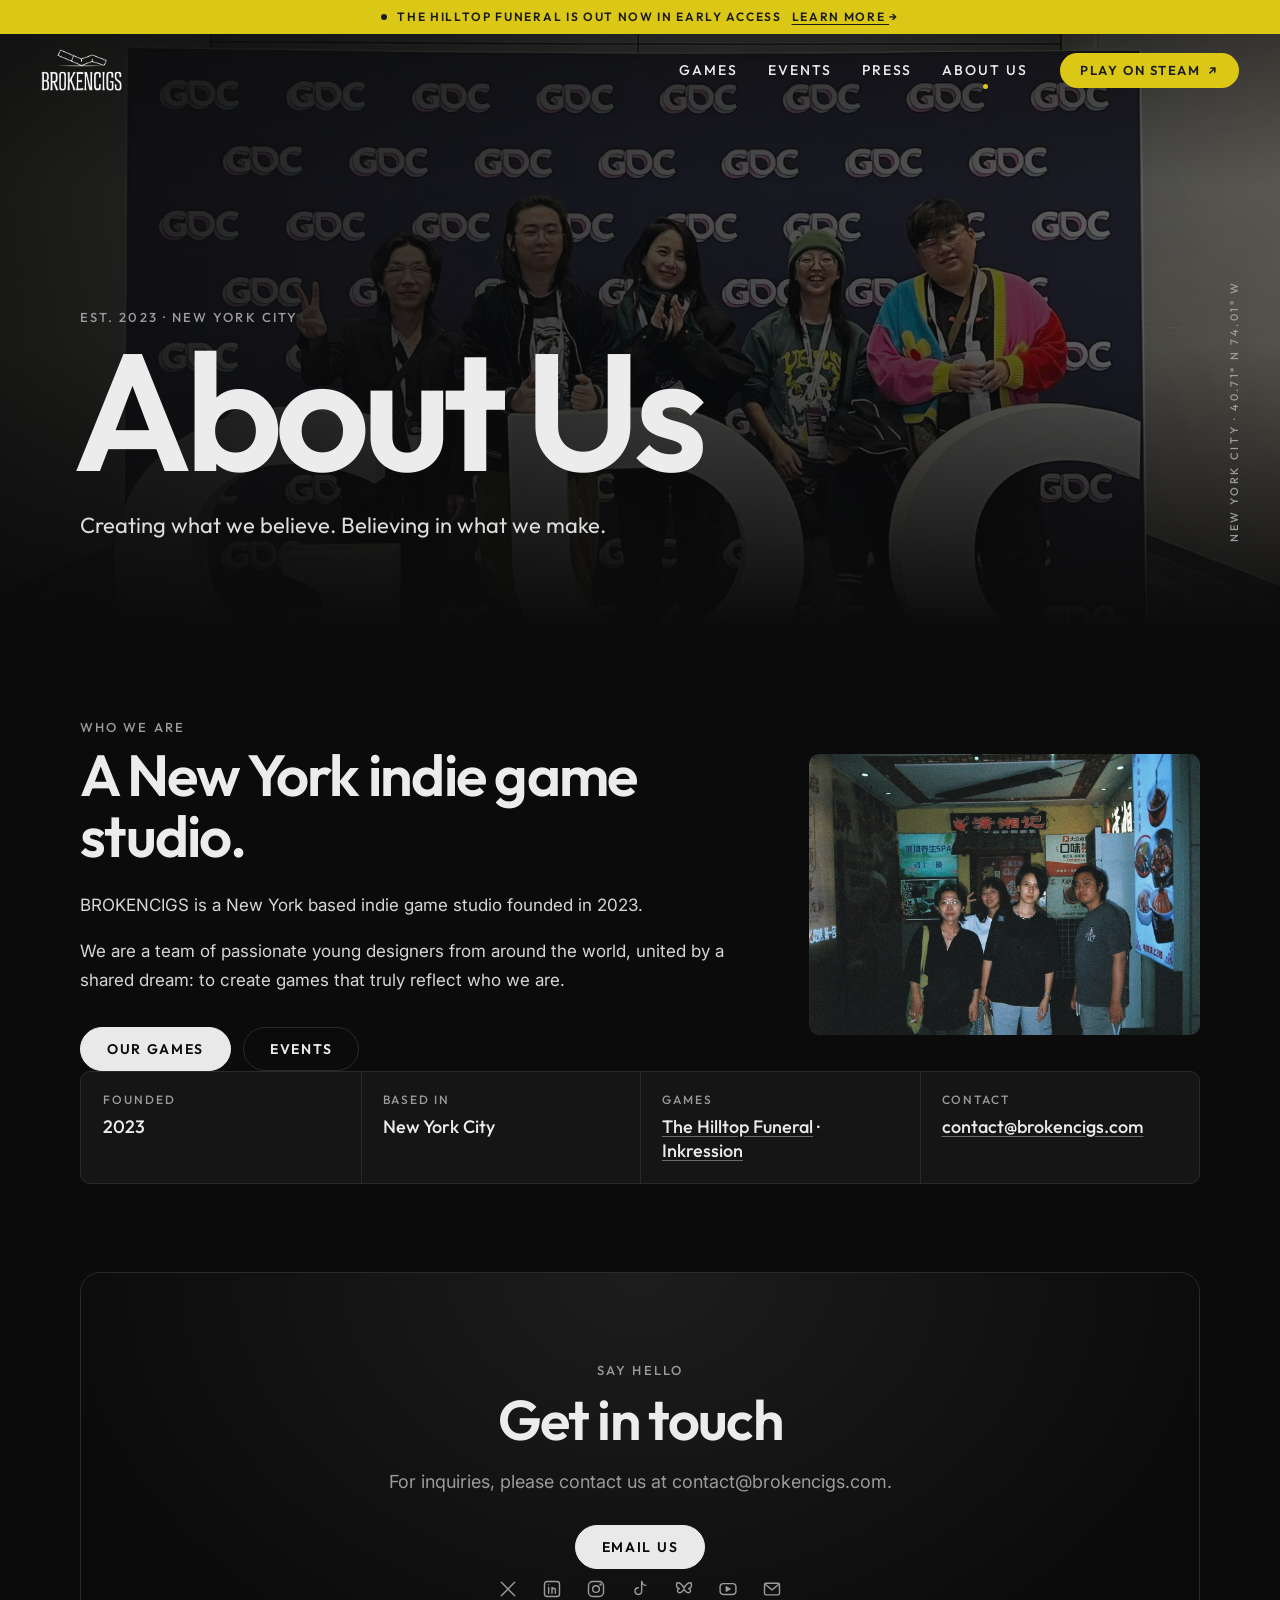
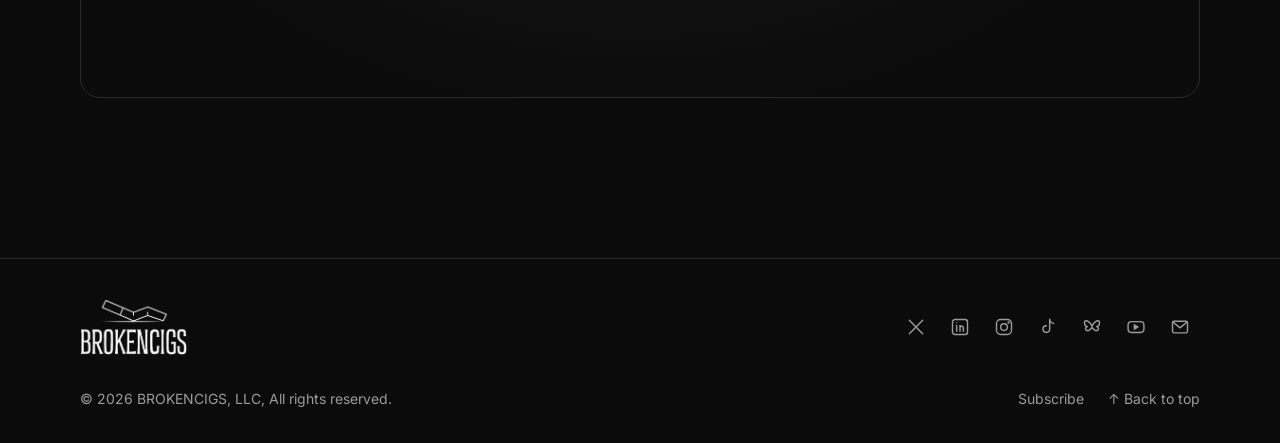
==== commit 10e5ba29: "New team photo on About (smaller), no-cache local preview server Co-Authored-By: Claude Opus 5.5 <no" ====
--- a/about-us/index.html
+++ b/about-us/index.html
@@ -7,7 +7,7 @@
   <meta name="description" content="BROKENCIGS is a New York based indie game studio founded in 2023.">
   <meta property="og:title" content="About Us — BROKENCIGS">
   <meta property="og:description" content="BROKENCIGS is a New York based indie game studio founded in 2023.">
-  <meta property="og:image" content="https://brokencigs.com/images/about/team-at-gdc.jpg">
+  <meta property="og:image" content="https://brokencigs.com/images/about/team-film.jpg">
   <link rel="canonical" href="https://brokencigs.com/about-us/">
   <link rel="icon" href="/images/brand/favicon-32.png">
   <link rel="apple-touch-icon" href="/images/brand/apple-touch-icon.png">
@@ -35,7 +35,8 @@
       eyebrow: "Who we are",
       title:   "A New York indie game studio.",
       body:    "BROKENCIGS is a New York based indie game studio founded in 2023.\n\nWe are a team of passionate young designers from around the world, united by a shared dream: to create games that truly reflect who we are.",
-      image:   { src: "/images/about/team-at-gdc.jpg", alt: "The BROKENCIGS team outside GDC" },
+      image:   { src: "/images/about/team-film.jpg", alt: "The BROKENCIGS team" },
+      imageSize: "small",   // "small" = narrower photo column; delete for half-and-half
       buttons: [
         { label: "Our games", url: "/games/" },
         { label: "Events",    url: "/events/", style: "ghost" },
--- a/assets/site.css
+++ b/assets/site.css
@@ -443,11 +443,12 @@
 /* ── Split (text + image) ─────────────────────────────────── */
 .split { display: grid; grid-template-columns: minmax(0, 1fr) minmax(0, 1fr); gap: clamp(32px, 6vw, 80px); align-items: center; }
 .split--flip .split__media { order: -1; }
+.split--small { grid-template-columns: minmax(0, 1.25fr) minmax(0, .75fr); }   /* imageSize: "small" */
 .split__title { font-size: clamp(34px, 4.8vw, 58px); line-height: 1.05; letter-spacing: -.03em; margin-bottom: 24px; }
 .split .prose { margin-left: 0; color: #d6d6d6; }
 .split .buttons { margin-top: 32px; }
 .split__media .media { width: 100%; border-radius: var(--radius); }
-@media (max-width: 800px) { .split { grid-template-columns: 1fr; } .split--flip .split__media { order: 0; } }
+@media (max-width: 800px) { .split, .split--small { grid-template-columns: 1fr; } .split--flip .split__media { order: 0; } .split--small .split__media { max-width: 420px; } }
 
 /* ── Chips ("shown at") ───────────────────────────────────── */
 .chips { text-align: center; }
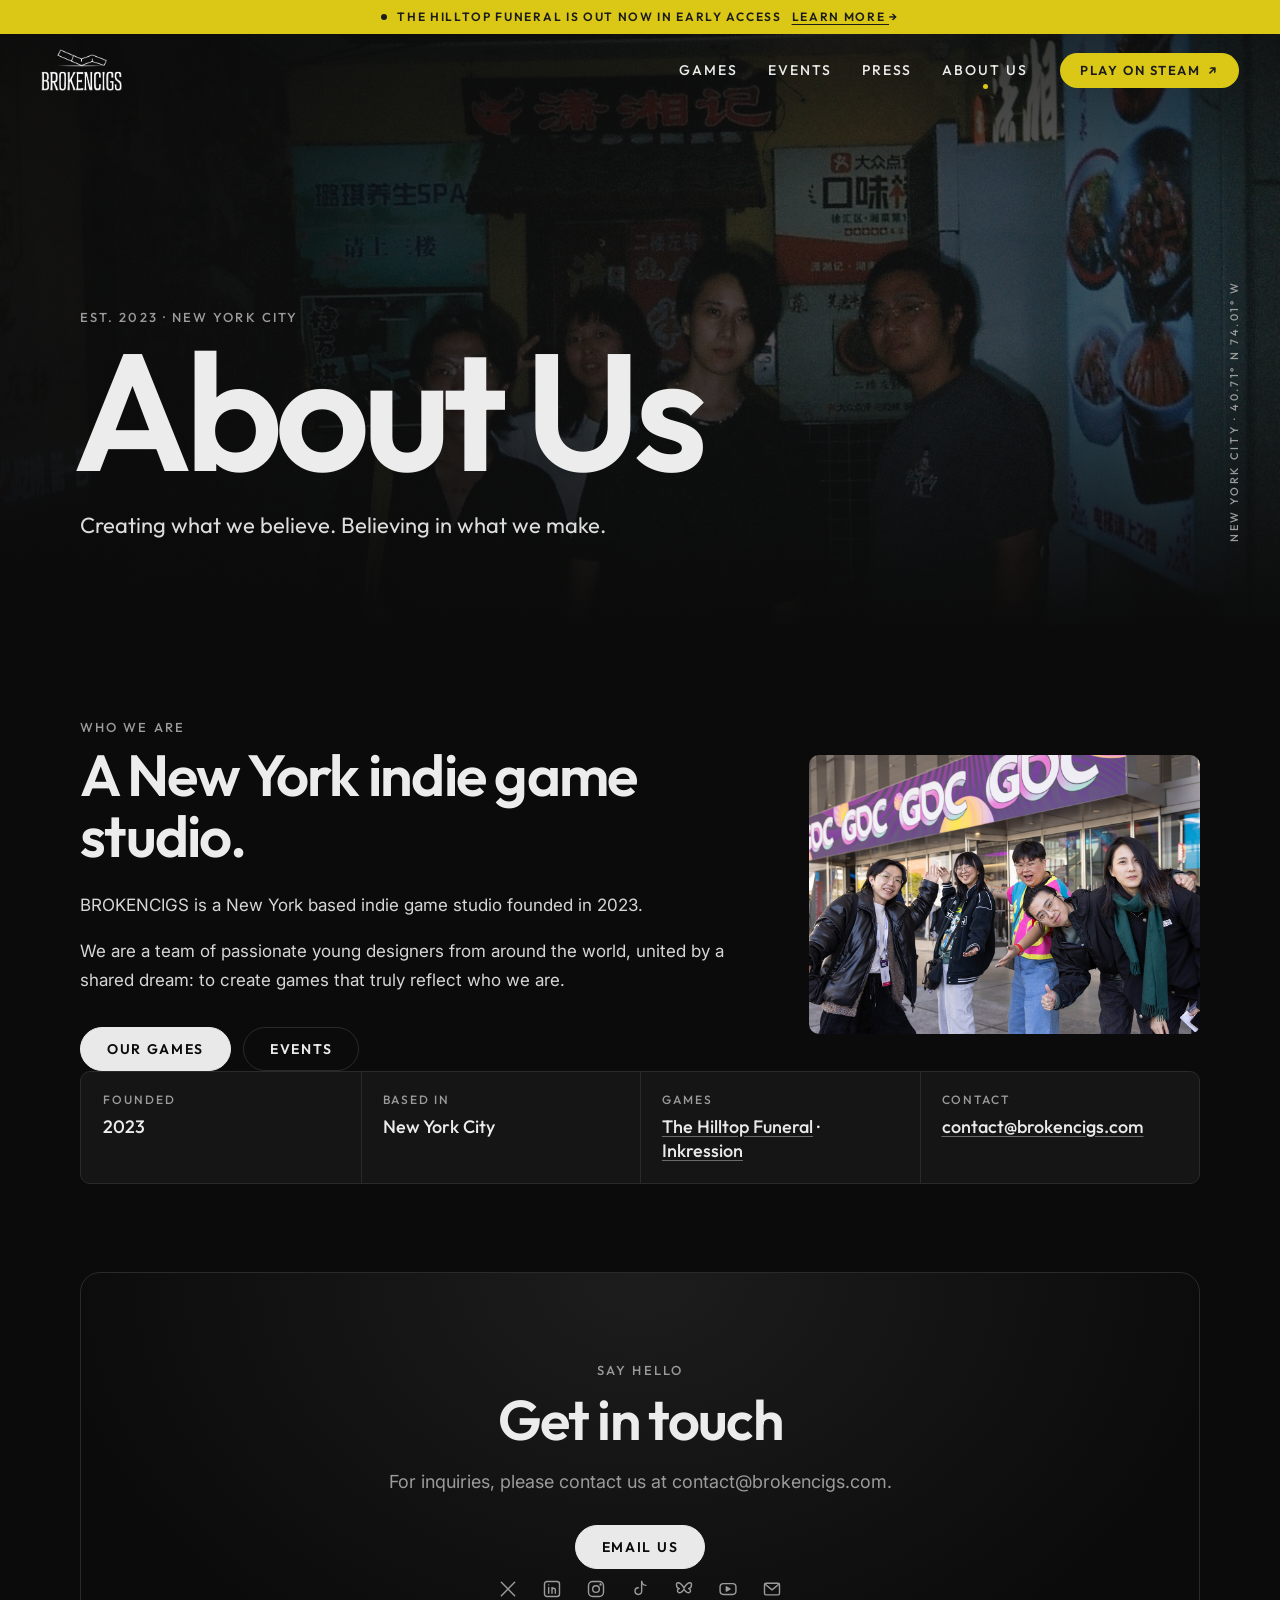
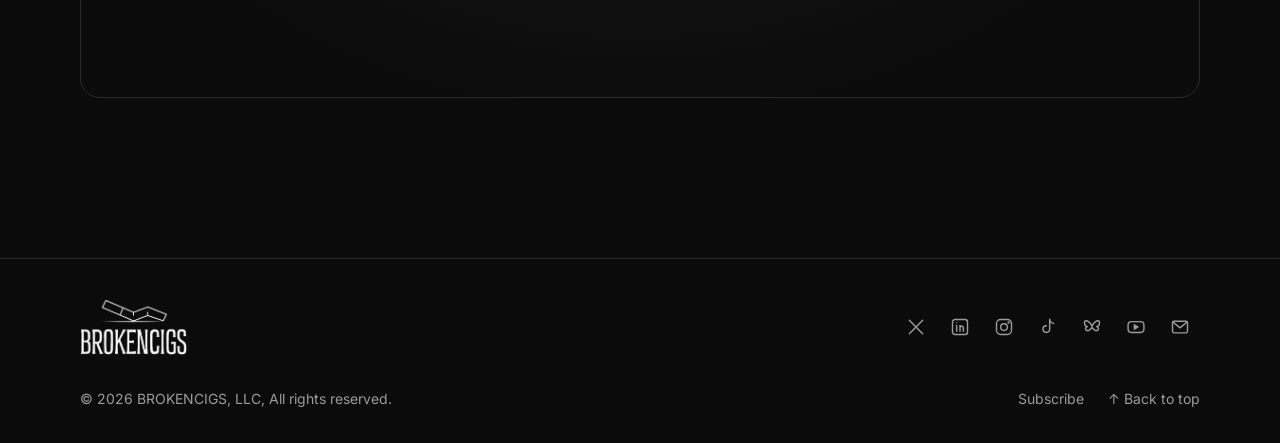
==== commit 1728c91e: "About: film photo in header, GDC photo in body Co-Authored-By: Claude Opus 5.5 <noreply@anthropic.co" ====
--- a/about-us/index.html
+++ b/about-us/index.html
@@ -25,8 +25,8 @@
       eyebrow:    "Est. 2023 · New York City",
       title:      "About Us",
       intro:      "Creating what we believe. Believing in what we make.",
-      background: "/images/events-2025/gdc-1.jpg",
-      position:   "center 45%",
+      background: "/images/about/team-film.jpg",
+      position:   "center 40%",
       aside:      "New York City · 40.71° N 74.01° W",
     },
 
@@ -35,7 +35,7 @@
       eyebrow: "Who we are",
       title:   "A New York indie game studio.",
       body:    "BROKENCIGS is a New York based indie game studio founded in 2023.\n\nWe are a team of passionate young designers from around the world, united by a shared dream: to create games that truly reflect who we are.",
-      image:   { src: "/images/about/team-film.jpg", alt: "The BROKENCIGS team" },
+      image:   { src: "/images/about/team-at-gdc.jpg", alt: "The BROKENCIGS team outside GDC" },
       imageSize: "small",   // "small" = narrower photo column; delete for half-and-half
       buttons: [
         { label: "Our games", url: "/games/" },
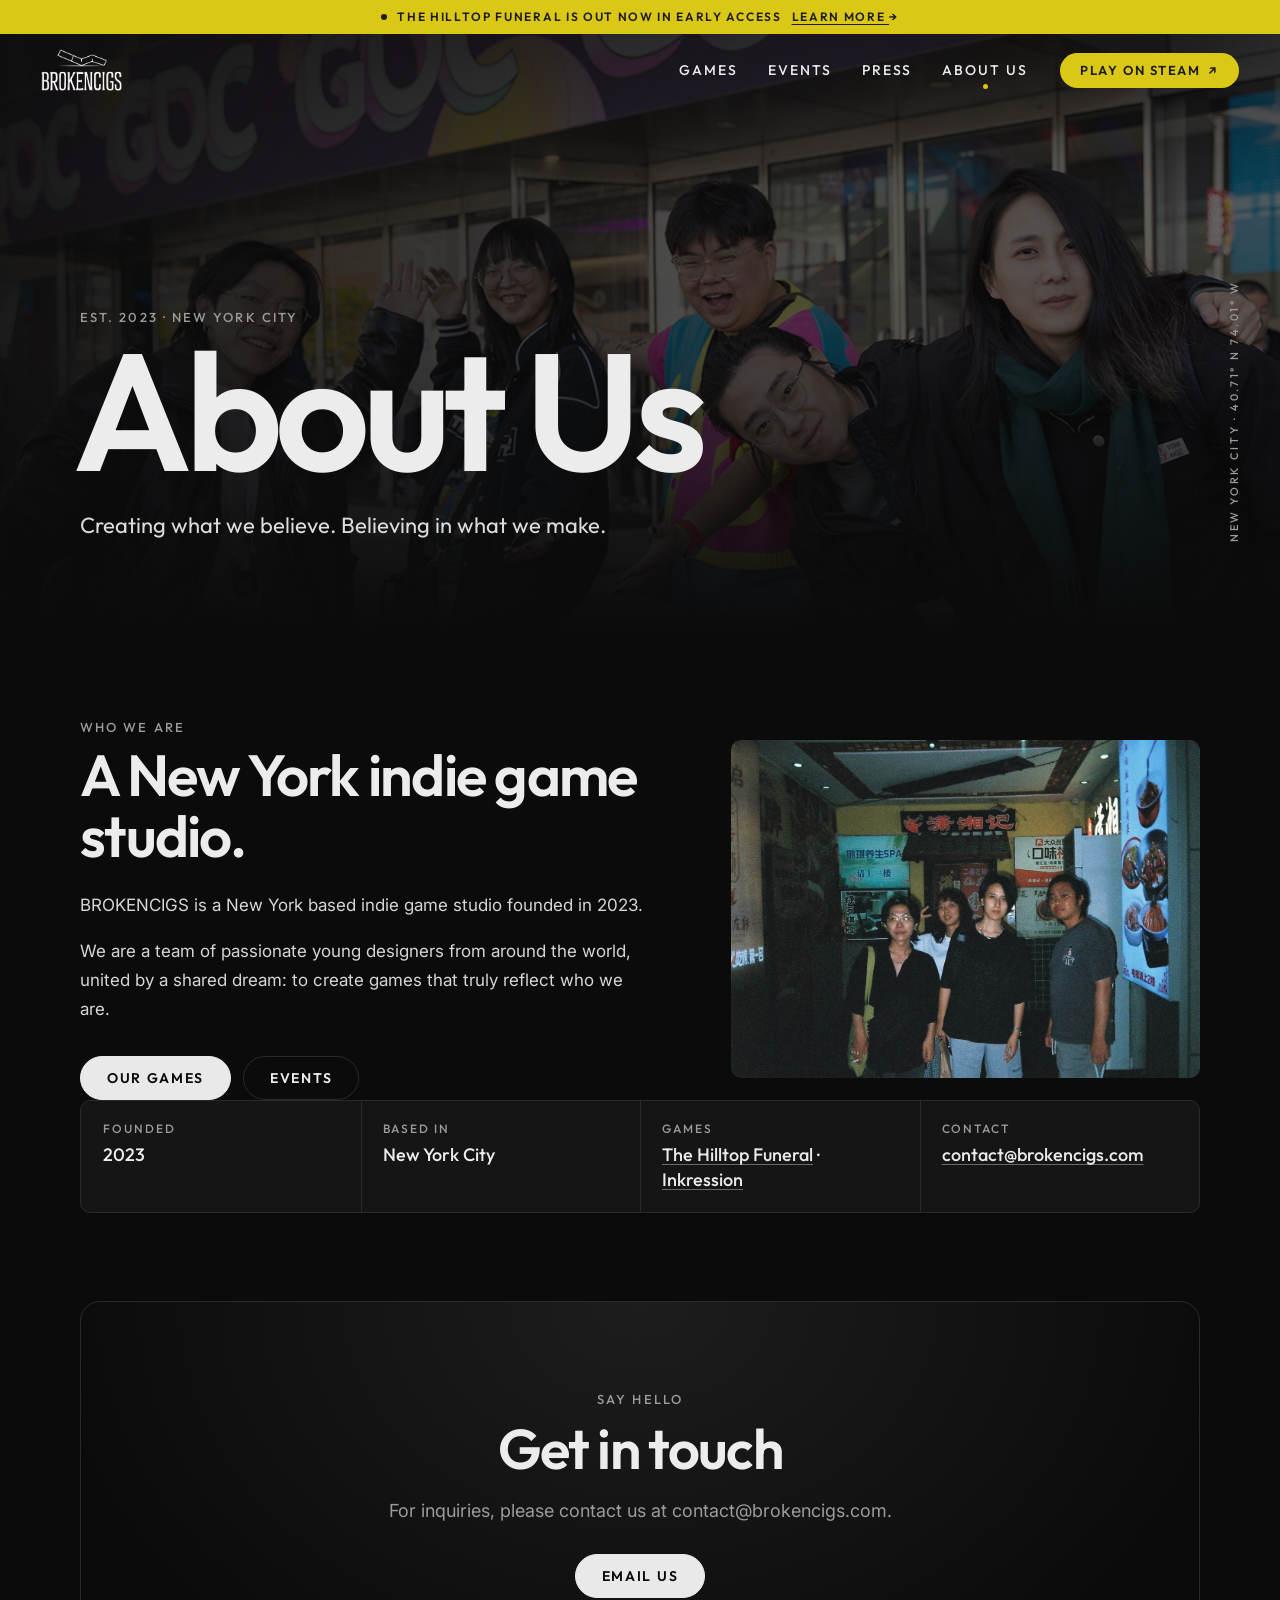
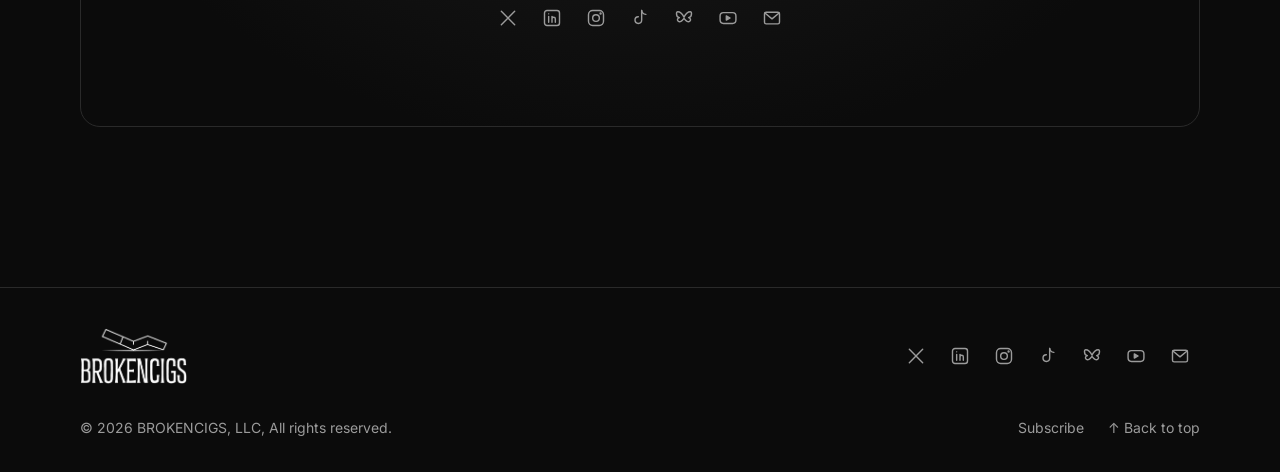
==== commit bda3ed9c: "About: GDC photo in header, film photo larger in body Co-Authored-By: Claude Opus 5.5 <noreply@anthr" ====
--- a/about-us/index.html
+++ b/about-us/index.html
@@ -25,8 +25,8 @@
       eyebrow:    "Est. 2023 · New York City",
       title:      "About Us",
       intro:      "Creating what we believe. Believing in what we make.",
-      background: "/images/about/team-film.jpg",
-      position:   "center 40%",
+      background: "/images/about/team-at-gdc.jpg",
+      position:   "center 35%",
       aside:      "New York City · 40.71° N 74.01° W",
     },
 
@@ -35,8 +35,8 @@
       eyebrow: "Who we are",
       title:   "A New York indie game studio.",
       body:    "BROKENCIGS is a New York based indie game studio founded in 2023.\n\nWe are a team of passionate young designers from around the world, united by a shared dream: to create games that truly reflect who we are.",
-      image:   { src: "/images/about/team-at-gdc.jpg", alt: "The BROKENCIGS team outside GDC" },
-      imageSize: "small",   // "small" = narrower photo column; delete for half-and-half
+      image:   { src: "/images/about/team-film.jpg", alt: "The BROKENCIGS team, shot on film" },
+      imageSize: "medium",  // "small", "medium", or delete for half-and-half
       buttons: [
         { label: "Our games", url: "/games/" },
         { label: "Events",    url: "/events/", style: "ghost" },
--- a/assets/site.css
+++ b/assets/site.css
@@ -443,12 +443,13 @@
 /* ── Split (text + image) ─────────────────────────────────── */
 .split { display: grid; grid-template-columns: minmax(0, 1fr) minmax(0, 1fr); gap: clamp(32px, 6vw, 80px); align-items: center; }
 .split--flip .split__media { order: -1; }
-.split--small { grid-template-columns: minmax(0, 1.25fr) minmax(0, .75fr); }   /* imageSize: "small" */
+.split--small  { grid-template-columns: minmax(0, 1.25fr) minmax(0, .75fr); }   /* imageSize: "small" */
+.split--medium { grid-template-columns: minmax(0, 1.1fr) minmax(0, .9fr); }     /* imageSize: "medium" */
 .split__title { font-size: clamp(34px, 4.8vw, 58px); line-height: 1.05; letter-spacing: -.03em; margin-bottom: 24px; }
 .split .prose { margin-left: 0; color: #d6d6d6; }
 .split .buttons { margin-top: 32px; }
 .split__media .media { width: 100%; border-radius: var(--radius); }
-@media (max-width: 800px) { .split, .split--small { grid-template-columns: 1fr; } .split--flip .split__media { order: 0; } .split--small .split__media { max-width: 420px; } }
+@media (max-width: 800px) { .split, .split--small, .split--medium { grid-template-columns: 1fr; } .split--flip .split__media { order: 0; } .split--small .split__media { max-width: 420px; } .split--medium .split__media { max-width: 520px; } }
 
 /* ── Chips ("shown at") ───────────────────────────────────── */
 .chips { text-align: center; }
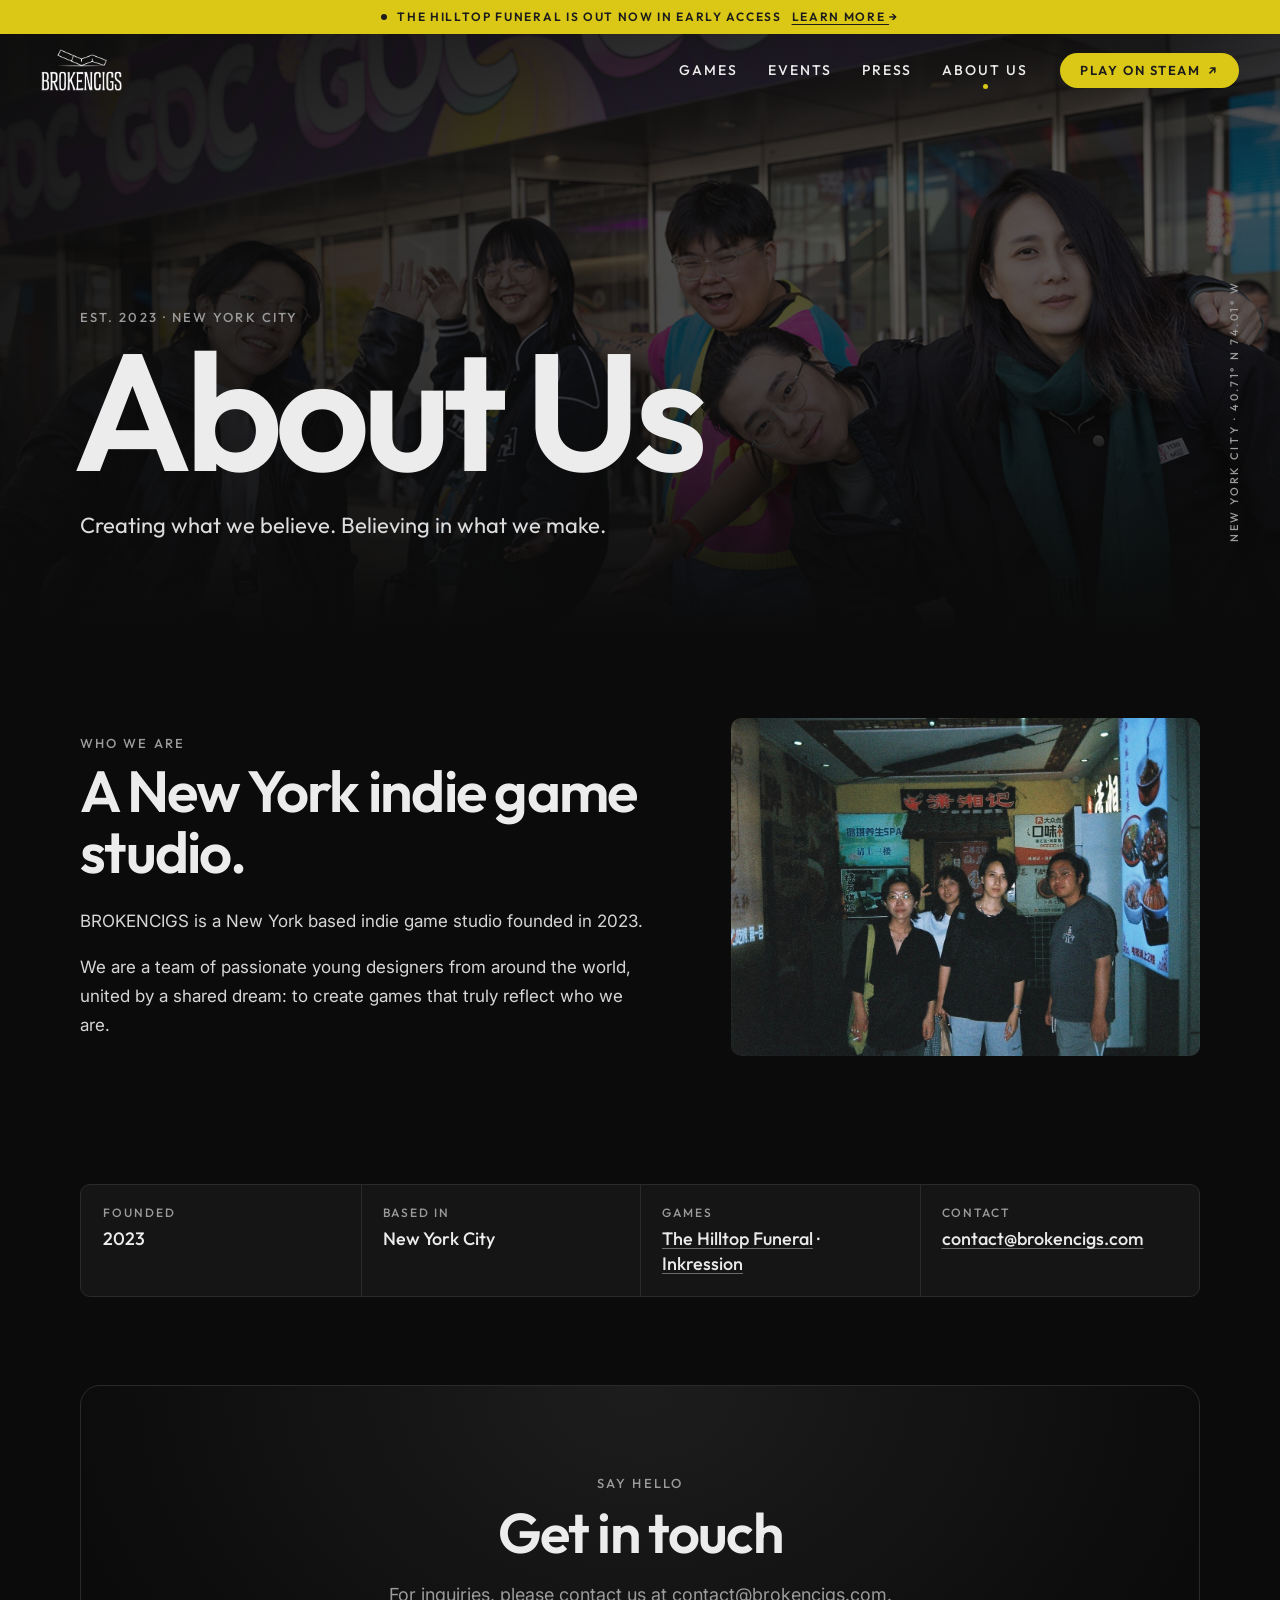
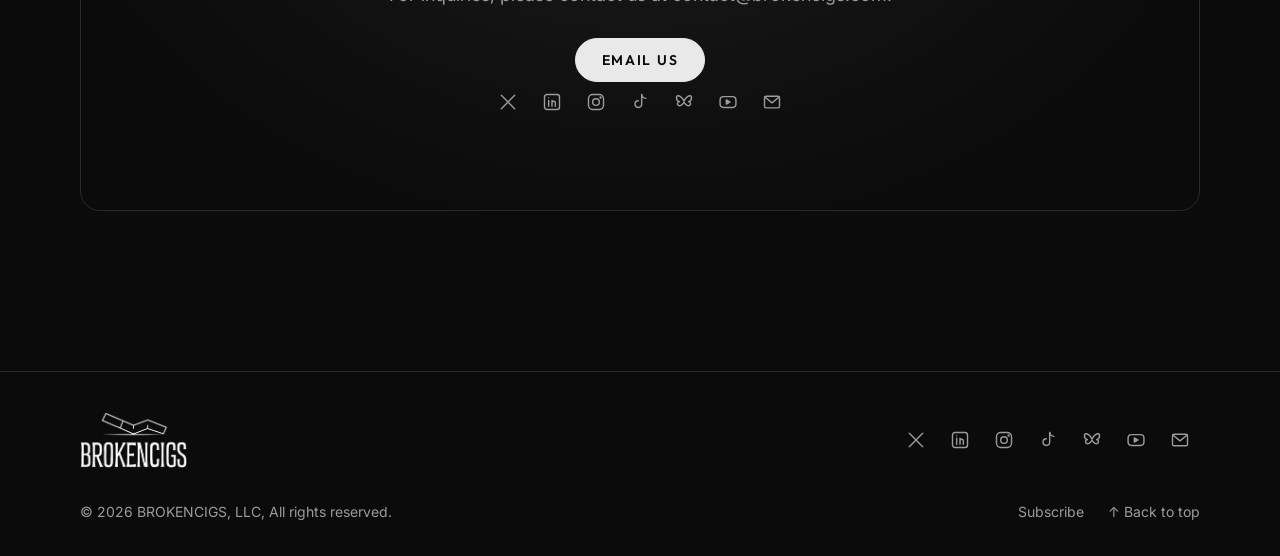
==== commit 9e3bcd7c: "About: remove section buttons, more space before info boxes Co-Authored-By: Claude Opus 5.5 <noreply" ====
--- a/about-us/index.html
+++ b/about-us/index.html
@@ -37,10 +37,6 @@
       body:    "BROKENCIGS is a New York based indie game studio founded in 2023.\n\nWe are a team of passionate young designers from around the world, united by a shared dream: to create games that truly reflect who we are.",
       image:   { src: "/images/about/team-film.jpg", alt: "The BROKENCIGS team, shot on film" },
       imageSize: "medium",  // "small", "medium", or delete for half-and-half
-      buttons: [
-        { label: "Our games", url: "/games/" },
-        { label: "Events",    url: "/events/", style: "ghost" },
-      ],
     },
 
     {
--- a/assets/site.css
+++ b/assets/site.css
@@ -448,6 +448,7 @@
 .split__title { font-size: clamp(34px, 4.8vw, 58px); line-height: 1.05; letter-spacing: -.03em; margin-bottom: 24px; }
 .split .prose { margin-left: 0; color: #d6d6d6; }
 .split .buttons { margin-top: 32px; }
+.site-main > .split + .facts { margin-top: clamp(72px, 10vw, 128px); }   /* breathing room before info boxes */
 .split__media .media { width: 100%; border-radius: var(--radius); }
 @media (max-width: 800px) { .split, .split--small, .split--medium { grid-template-columns: 1fr; } .split--flip .split__media { order: 0; } .split--small .split__media { max-width: 420px; } .split--medium .split__media { max-width: 520px; } }
 
